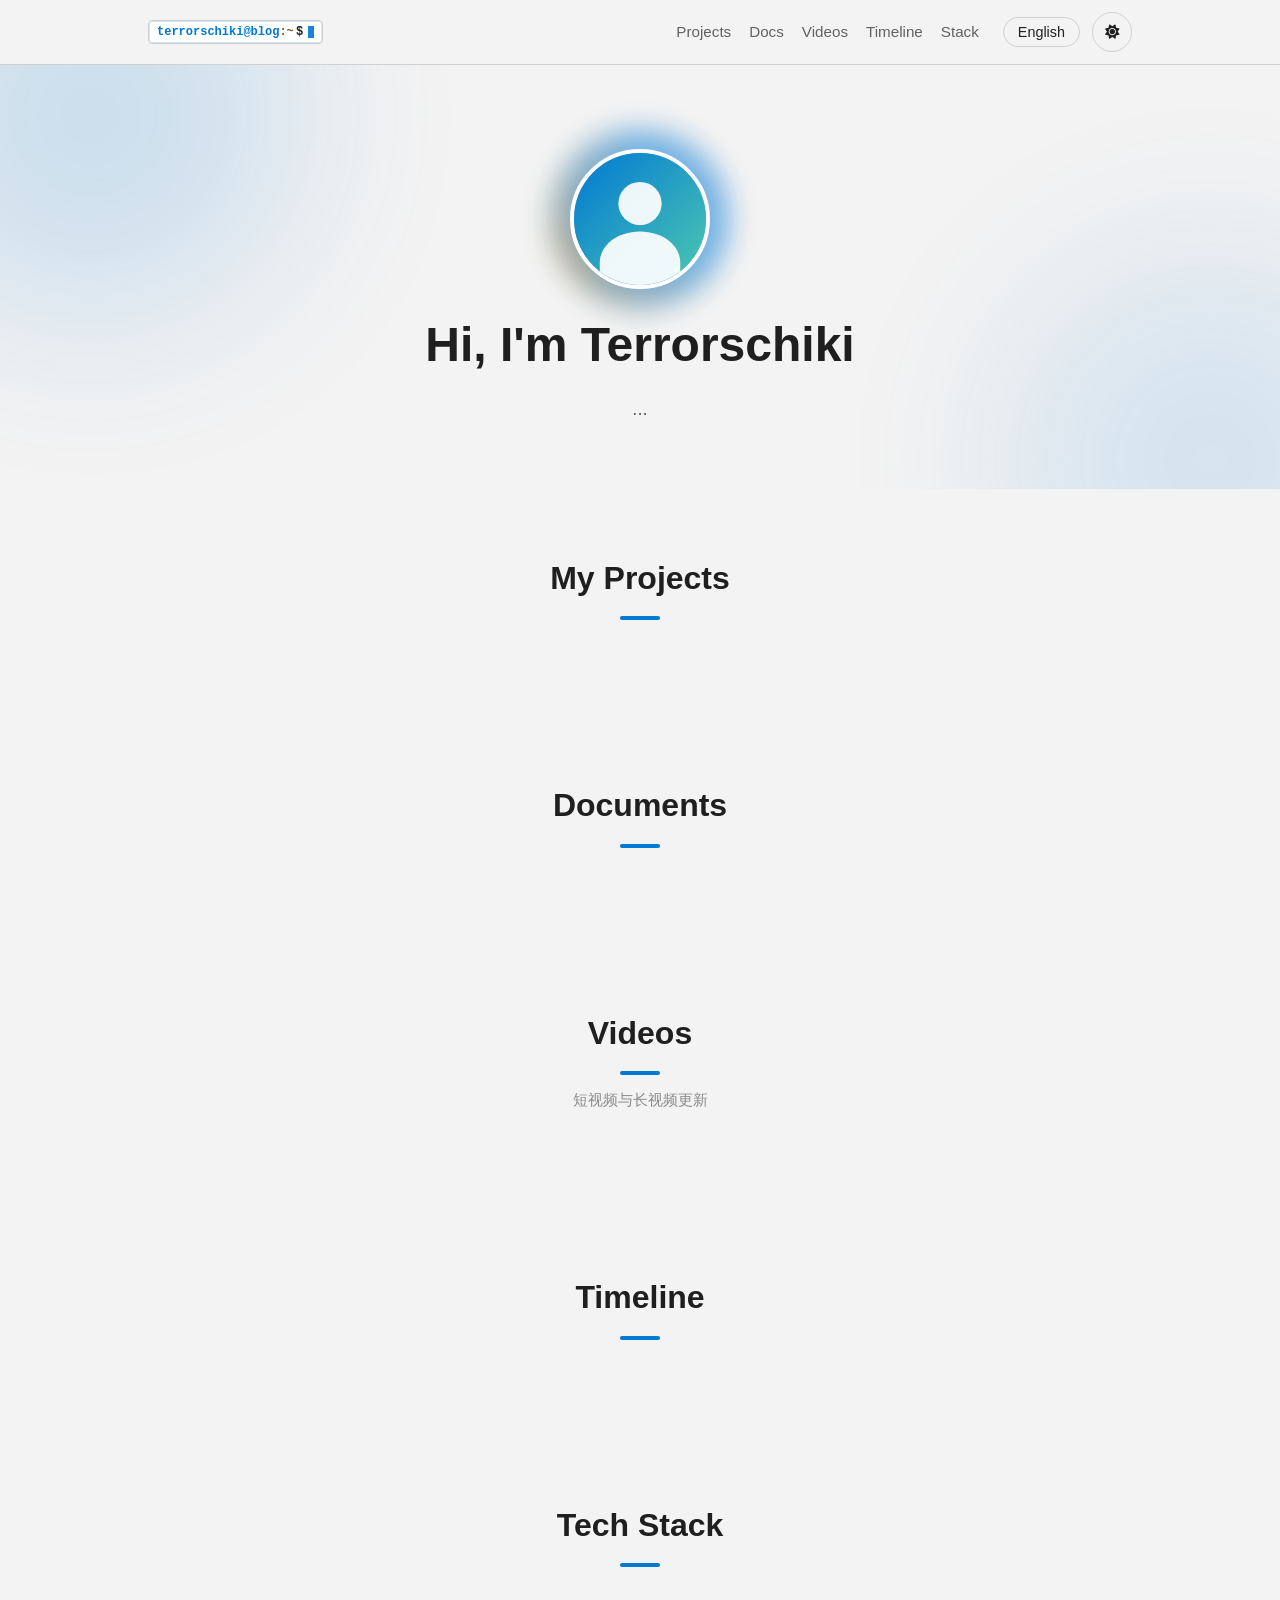
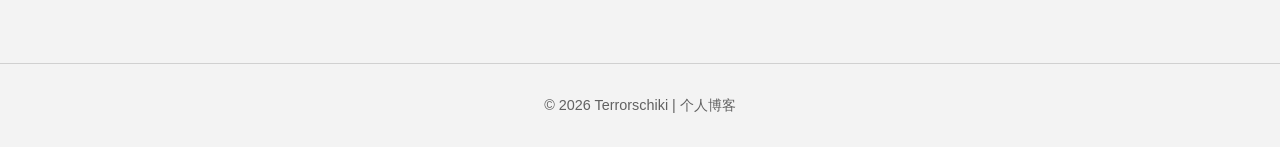
==== index.html @ d3852ef7 "新增改版方案预览实验室：4 套整站主题，可实时切换对比 - preview/ 目录：4 套独立方案样式表（终端编辑器 / 温润刊物 / 霓虹潮玩 / 极简留白） - preview/index.htm" ====
<!DOCTYPE html>
<html lang="en" data-theme="light">
<head>
  <meta charset="UTF-8">
  <meta name="viewport" content="width=device-width, initial-scale=1.0">
  <meta name="description" content="Terrorschiki 的个人博客：项目、文章与经历。">
  <link rel="icon" href="assets/images/avatar.svg" type="image/svg+xml">
  <title>Terrorschiki 的个人博客</title>
  
  <script>
    const savedTheme = localStorage.getItem('theme') || 'light';
    document.documentElement.setAttribute('data-theme', savedTheme);
  </script>

  <link rel="stylesheet" href="assets/css/style.css">
  <link rel="stylesheet" href="https://cdn.bootcdn.net/ajax/libs/font-awesome/6.4.0/css/all.min.css">
</head>
<body>
  <nav>
    <div class="container nav-container">
      <a href="#" class="logo" aria-label="Terrorschiki 的个人博客" data-site="Terrorschiki">
        <span class="logo-terminal" aria-hidden="true"><span class="terminal-typewriter"><span class="terminal-user">terrorschiki@blog</span><span class="terminal-path">:~</span></span><span class="terminal-symbol">$</span><span class="terminal-cursor"></span></span>
      </a>
      
      <div class="nav-actions">
        <div class="nav-links">
          <a href="#projects" data-i18n="nav.projects">Projects</a>
          <a href="#documents" data-i18n="nav.documents">Docs</a>
          <a href="#videos" data-i18n="nav.videos">Videos</a>
          <a href="#timeline" data-i18n="nav.timeline">Timeline</a>
          <a href="#skills" data-i18n="nav.skills">Stack</a>
        </div>
        
        <div class="nav-controls">
          <button class="control-btn lang-toggle" aria-label="Toggle Language">English</button>
          <button class="control-btn theme-toggle" aria-label="Toggle Theme">
            <i class="fas fa-sun sun-icon"></i>
            <i class="fas fa-moon moon-icon"></i>
          </button>
        </div>
      </div>
    </div>
  </nav>

  <section id="intro" class="intro">
    <div class="bg-decoration"></div>
    <div class="container flex-center column">
      <div class="avatar-container">
        <img src="assets/images/avatar.svg" alt="Avatar" class="avatar" data-i18n="intro.avatarAlt">
        <div class="avatar-glow"></div>
      </div>
      <h1 class="gradient-text" data-i18n="intro.title">Hi, I'm Terrorschiki</h1>
      <p class="subtitle" data-i18n="intro.desc">...</p>
      <div class="intro-contact-links" aria-label="Social Links"></div>
    </div>
  </section>

  <section id="projects" class="section-padding">
    <div class="container">
      <h2 data-i18n="projects.title">My Projects</h2>
      <div class="projects-grid"></div>
    </div>
  </section>

  <section id="documents" class="section-padding">
    <div class="container">
      <h2 data-i18n="documents.title">Documents</h2>
      <div class="documents-grid"></div>
    </div>
  </section>

  <section id="videos" class="section-padding">
    <div class="container">
      <h2 data-i18n="videos.title">Videos</h2>
      <p class="section-hint" data-i18n="videos.hint">短视频与长视频更新</p>
      <div class="videos-grid"></div>
    </div>
  </section>

  <section id="timeline" class="section-padding">
    <div class="container">
      <h2 data-i18n="timeline.title">Timeline</h2>
      <div class="timeline-container"></div>
    </div>
  </section>

  <section id="skills" class="section-padding">
    <div class="container">
      <h2 data-i18n="skills.title">Tech Stack</h2>
      <div class="skills-wrapper"></div>
    </div>
  </section>

  <footer data-i18n="footer.copyright">© 2026 Terrorschiki | 个人博客</footer>

  <script src="assets/js/i18n.js"></script>
  <script src="assets/js/main.js"></script>
</body>
</html>
---- assets/css/style.css ----
/* =========================================
   1. Design Token & Themes
   ========================================= */
:root {
  /* 基础参数 */
  --font-main: -apple-system, BlinkMacSystemFont, "Segoe UI", Roboto, "Helvetica Neue", Arial, sans-serif;
  --radius-md: 8px;
  --radius-full: 999px;
  --container-width: 1024px;
  --transition-base: 0.3s cubic-bezier(0.4, 0, 0.2, 1);
  --ease-standard: cubic-bezier(0.22, 1, 0.36, 1);
  --ease-emphasis: cubic-bezier(0.16, 1, 0.3, 1);
  --duration-fast: 180ms;
  --duration-base: 480ms;
  
  /* [Light Mode] VS Code 2026-inspired light theme */
  --bg-body: #f3f3f3;
  --bg-editor: #ffffff;
  --bg-card: #ffffff;
  --bg-panel: #f8f8f8;
  --bg-sidebar: #f3f3f3;
  --bg-toolbar: #f3f3f3;
  --bg-glass: rgba(243, 243, 243, 0.94);
  --bg-hover: #e8e8e8;
  --bg-active: #e6f3ff;
  --bg-terminal: #ffffff;
  
  --text-main: #1f1f1f;
  --text-muted: #616161;
  --text-subtle: #8a8a8a;
  --text-invert: #ffffff;
  
  --primary: #0078d4;
  --primary-hover: #005a9e;
  --primary-glow: rgba(0, 120, 212, 0.18);
  --selection: #add6ff;
  --terminal-user: #0078d4;
  --terminal-path: #795e26;
  
  --border-light: #d0d0d0;
  --border-strong: #b8b8b8;
  --shadow-sm: 0 1px 2px rgba(0, 0, 0, 0.06);
  --shadow-card: 0 8px 18px rgba(0, 0, 0, 0.09);
  --shadow-hover: 0 14px 30px rgba(0, 0, 0, 0.12);
  
  --gradient-title: linear-gradient(135deg, #1f1f1f 0%, #0078d4 100%);
  --decoration-blob: #dcdcdc;
}

/* [Dark Mode] VS Code 2026-inspired dark theme */
[data-theme="dark"] {
  --bg-body: #1e1e1e;
  --bg-editor: #1e1e1e;
  --bg-card: #252526;
  --bg-panel: #181818;
  --bg-sidebar: #181818;
  --bg-toolbar: #2d2d30;
  --bg-glass: rgba(37, 37, 38, 0.9);
  --bg-hover: #2d2d30;
  --bg-active: #04395e;
  --bg-terminal: #1e1e1e;
  
  --text-main: #cccccc;
  --text-muted: #9d9d9d;
  --text-subtle: #6f6f6f;
  
  --primary: #3794ff;
  --primary-hover: #4fc1ff;
  --primary-glow: rgba(55, 148, 255, 0.24);
  --selection: #264f78;
  --terminal-user: #4ec9b0;
  --terminal-path: #dcdcaa;
  
  --border-light: #3c3c3c;
  --border-strong: #5a5a5a;
  --shadow-sm: 0 1px 2px rgba(0, 0, 0, 0.35);
  --shadow-card: 0 10px 24px rgba(0, 0, 0, 0.28);
  --shadow-hover: 0 16px 32px rgba(0, 0, 0, 0.36);
  
  --gradient-title: linear-gradient(135deg, #cccccc 0%, #3794ff 100%);
  --decoration-blob: #333333;
}

/* =========================================
   2. Global Reset & Layout
   ========================================= */
* { margin: 0; padding: 0; box-sizing: border-box; }

html {
  width: 100%;
  max-width: 100%;
  -webkit-text-size-adjust: 100%;
}

body {
  font-family: var(--font-main);
  background-color: var(--bg-body);
  color: var(--text-main);
  line-height: 1.6;
  /* 关键：平滑过渡背景色和文字颜色 */
  transition: background-color 0.4s ease, color 0.4s ease;
  max-width: 100%;
  overflow-x: hidden;
}

@supports (overflow: clip) {
  html,
  body {
    overflow-x: clip;
  }
}

/* 新增：全局图片约束，防止图片撑破布局 */
img {
  max-width: 100%;
  height: auto;
  display: block;
}

a { text-decoration: none; color: inherit; transition: var(--transition-base); }
ul { list-style: none; }

::selection {
  background: var(--selection);
  color: var(--text-main);
}

:focus-visible {
  outline: 1px solid var(--primary);
  outline-offset: 2px;
}

.container {
  width: 100%;
  max-width: var(--container-width);
  margin: 0 auto;
  padding: 0 20px;
}

.section-padding { padding: 64px 0; }
.flex-center { display: flex; align-items: center; justify-content: center; }
.column { flex-direction: column; }

section[id] { scroll-margin-top: 88px; }

/* 滚动条美化 */
::-webkit-scrollbar { width: 8px; }
::-webkit-scrollbar-track { background: var(--bg-sidebar); }
::-webkit-scrollbar-thumb { background: var(--border-strong); border-radius: 4px; }
::-webkit-scrollbar-thumb:hover { background: var(--text-subtle); }

/* =========================================
   3. Navigation (Glassmorphism)
   ========================================= */
nav {
  position: sticky;
  top: 0;
  z-index: 100;
  background: var(--bg-glass);
  backdrop-filter: blur(16px);
  -webkit-backdrop-filter: blur(16px);
  border-bottom: 1px solid var(--border-light);
  transition: background-color 0.4s ease, border-color 0.4s ease;
}

.nav-container {
  height: 64px;
  display: flex;
  justify-content: space-between;
  align-items: center;
}

.logo {
  display: flex;
  align-items: center;
  gap: 8px;
  font-weight: 700;
  font-size: 1.25rem;
  color: var(--text-main);
}

.logo-terminal {
  display: inline-flex;
  align-items: center;
  gap: 2px;
  height: 24px;
  padding: 0 8px;
  border: 1px solid var(--border-light);
  border-radius: 4px;
  background: var(--bg-terminal);
  color: var(--text-main);
  font-family: "SFMono-Regular", Consolas, "Liberation Mono", Menlo, monospace;
  font-size: 0.75rem;
  font-weight: 700;
  line-height: 1;
  box-shadow: inset 0 0 0 1px var(--primary-glow);
}

.terminal-user { color: var(--terminal-user); }
.terminal-path { color: var(--terminal-path); }
.terminal-symbol { color: var(--text-main); }

.terminal-cursor {
  width: 6px;
  height: 12px;
  margin-left: 3px;
  background: var(--primary);
  opacity: 0.9;
}

.nav-actions { display: flex; align-items: center; gap: 24px; }

.nav-links { display: flex; gap: 18px; }
.nav-links a {
  font-size: 0.95rem;
  font-weight: 500;
  color: var(--text-muted);
  position: relative;
}
.nav-links a::after {
  content: '';
  position: absolute;
  left: 0;
  bottom: -6px;
  width: 100%;
  height: 2px;
  background: var(--primary);
  transform: scaleX(0);
  transform-origin: left;
  transition: transform var(--duration-fast) var(--ease-standard);
}
.nav-links a:hover, .nav-links a.active { color: var(--primary); }
.nav-links a:hover::after, .nav-links a.active::after { transform: scaleX(1); }

.nav-controls { display: flex; align-items: center; gap: 12px; }

/* 按钮通用样式 */
.control-btn {
  background: var(--bg-toolbar);
  border: 1px solid var(--border-light);
  color: var(--text-main);
  padding: 6px 14px;
  border-radius: 20px;
  cursor: pointer;
  font-size: 0.9rem;
  transition: color var(--duration-fast) var(--ease-standard), border-color var(--duration-fast) var(--ease-standard), background-color var(--duration-fast) var(--ease-standard), transform var(--duration-fast) var(--ease-standard);
  display: flex;
  align-items: center;
  justify-content: center;
}

.control-btn:hover {
  background: var(--bg-hover);
  border-color: var(--border-strong);
  color: var(--primary);
}

/* 主题切换按钮特殊处理 */
.theme-toggle {
  width: 36px;
  height: 36px;
  padding: 0;
  border-radius: 50%;
  position: relative;
  overflow: hidden;
}

.theme-toggle i {
  position: absolute;
  transition: transform 420ms var(--ease-emphasis), opacity 320ms var(--ease-standard);
}

/* 图标切换动画逻辑 */
[data-theme="light"] .moon-icon { transform: translateY(20px) rotate(90deg); opacity: 0; }
[data-theme="light"] .sun-icon { transform: translateY(0) rotate(0); opacity: 1; }
[data-theme="dark"] .sun-icon { transform: translateY(-20px) rotate(-90deg); opacity: 0; }
[data-theme="dark"] .moon-icon { transform: translateY(0) rotate(0); opacity: 1; }

/* =========================================
   4. Hero Section / Intro
   ========================================= */
.intro {
  padding: 84px 0 44px;
  position: relative;
  text-align: center;
}

/* 背景装饰球 */
.bg-decoration {
  display: none;
}

.avatar-container {
  position: relative;
  margin-bottom: 18px;
  opacity: 0;
  animation: intro-fade-up 620ms var(--ease-emphasis) 120ms forwards;
}

.avatar {
  width: 140px;
  height: 140px;
  border-radius: 50%;
  object-fit: cover;
  border: 4px solid var(--bg-editor);
  position: relative;
  z-index: 2;
  flex-shrink: 0; /* 防止头像被挤压 */
}

.avatar-glow {
  position: absolute;
  inset: 0;
  border-radius: 50%;
  background: var(--primary);
  filter: blur(25px);
  opacity: 0.4;
  z-index: 1;
  transform: scale(0.9);
  transition: opacity 0.3s;
}
.avatar-container:hover .avatar-glow { opacity: 0.7; }

.gradient-text {
  font-size: 3rem;
  font-weight: 800;
  margin-bottom: 10px;
  color: var(--text-main);
  letter-spacing: 0;
  opacity: 0;
  animation: intro-fade-up 620ms var(--ease-emphasis) 210ms forwards;
}

.subtitle {
  font-size: 1.15rem;
  color: var(--text-muted);
  max-width: 700px;
  margin: 0 auto;
  opacity: 0;
  animation: intro-fade-up 620ms var(--ease-emphasis) 300ms forwards;
}

.intro-contact-links {
  display: flex;
  align-items: center;
  justify-content: center;
  gap: 10px;
  margin-top: 22px;
  flex-wrap: wrap;
  opacity: 0;
  animation: intro-fade-up 620ms var(--ease-emphasis) 390ms forwards;
}

.intro-contact-link {
  min-height: 36px;
  padding: 0 13px;
  border-radius: 6px;
  border: 1px solid var(--border-light);
  background: var(--bg-editor);
  color: var(--text-main);
  display: inline-flex;
  align-items: center;
  justify-content: center;
  gap: 7px;
  font-size: 0.9rem;
  font-weight: 500;
  line-height: 1;
  box-shadow: var(--shadow-sm);
  transition: transform var(--duration-fast) var(--ease-standard), color var(--duration-fast) var(--ease-standard), border-color var(--duration-fast) var(--ease-standard), background-color var(--duration-fast) var(--ease-standard);
}

.intro-contact-link span {
  white-space: nowrap;
}

.intro-contact-link i {
  font-size: 0.82rem;
}

.intro-contact-link:hover {
  background: var(--bg-active);
  color: var(--primary);
  border-color: var(--primary);
  transform: translateY(-1px);
}

/* =========================================
   5. Projects Grid & Detail Images
   ========================================= */
h2 {
  font-size: 2rem;
  text-align: center;
  margin-bottom: 32px;
  color: var(--text-main);
  position: relative;
  display: inline-block;
  width: 100%;
}
/* 标题下划线 */
h2::after {
  content: '';
  display: block;
  width: 40px;
  height: 4px;
  background: var(--primary);
  margin: 12px auto 0;
  border-radius: 2px;
}

.projects-grid,
.documents-grid {
  display: flex;
  flex-direction: column;
  gap: 20px;
}

/* 视频栏目卡片较矮，用网格排布更活泼；auto-fit 会自适应列数 */
.videos-grid {
  display: grid;
  grid-template-columns: repeat(auto-fit, minmax(320px, 1fr));
  gap: 20px;
  align-items: stretch;
}

.card {
  background: var(--bg-editor);
  border-radius: var(--radius-md);
  border: 1px solid var(--border-light);
  overflow: hidden;
  transition: transform var(--duration-base) var(--ease-standard), box-shadow var(--duration-base) var(--ease-standard), border-color var(--duration-fast) var(--ease-standard);
  display: flex;
  flex-direction: column;
  /* 解决 Safari 下圆角溢出问题 */
  transform: translateZ(0); 
}

.project-card {
  display: grid;
  grid-template-columns: minmax(240px, 36%) minmax(0, 1fr);
  width: 100%;
  max-width: 100%;
  min-height: 260px;
}

.project-card--text-only {
  grid-template-columns: 1fr;
  min-height: 0;
}

.project-card--text-only .project-info {
  padding: 22px 24px;
}

.project-card--text-only .project-info p {
  margin-bottom: 12px;
}

.project-meta-row {
  display: flex;
  flex-wrap: wrap;
  align-items: center;
  gap: 10px 12px;
  margin-top: auto;
}

.project-meta-row .project-tags {
  flex: 1 1 320px;
  min-width: 0;
  margin: 0;
}

.project-meta-row .project-actions {
  flex: 0 0 auto;
  margin-top: 0;
  margin-left: auto;
}

.project-card--text-only .project-action {
  min-height: 32px;
  padding: 7px 11px;
  font-size: 0.84rem;
}

.card:hover {
  transform: translateY(-4px);
  box-shadow: var(--shadow-card);
  border-color: var(--primary);
}

/* 首页项目卡片缩略图 - 优化适配 */
.project-thumbnail {
  position: absolute;
  inset: 0;
  width: 100%;
  height: 100%;
  object-fit: contain;
  object-position: center;
  padding: 14px;
  transition: transform var(--duration-base) var(--ease-standard);
  background-color: transparent;
}

.project-thumbnail--cover {
  padding: 0;
  object-fit: cover;
  object-position: center 35%;
}

.card:hover .project-thumbnail { transform: scale(1.02); }

.project-thumbnail-wrapper {
  position: relative;
  min-height: 260px;
  overflow: hidden;
  background: var(--bg-panel);
  border-right: 1px solid var(--border-light);
  display: flex;
  align-items: center;
  justify-content: center;
}

.project-info {
  padding: 24px;
  display: flex;
  flex: 1;
  flex-direction: column;
  width: 100%;
  max-width: 100%;
  min-width: 0;
}

.project-info h3 {
  font-size: 1.25rem;
  margin-bottom: 8px;
  color: var(--text-main);
  overflow-wrap: anywhere;
}

.project-info p {
  font-size: 0.95rem;
  color: var(--text-muted);
  margin-bottom: 16px;
  overflow-wrap: anywhere;
}

.project-actions {
  display: flex;
  flex-wrap: wrap;
  gap: 10px;
  margin-top: auto;
}

.project-action {
  min-height: 36px;
  padding: 8px 13px;
  border: 1px solid var(--border-light);
  border-radius: var(--radius-md);
  font-weight: 600;
  font-size: 0.86rem;
  color: var(--primary);
  display: inline-flex;
  align-items: center;
  gap: 7px;
  background: var(--bg-panel);
  line-height: 1;
  transition: transform var(--duration-fast) var(--ease-standard), border-color var(--duration-fast) var(--ease-standard), background-color var(--duration-fast) var(--ease-standard);
}

.project-action:hover {
  background: var(--bg-active);
  border-color: var(--primary);
  transform: translateY(-1px);
}

@keyframes intro-fade-up {
  from {
    opacity: 0;
    transform: translateY(14px);
  }
  to {
    opacity: 1;
    transform: translateY(0);
  }
}

/* =========================================
   7. Footer
   ========================================= */

footer {
  text-align: center;
  padding: 30px;
  font-size: 0.9rem;
  color: var(--text-muted);
  border-top: 1px solid var(--border-light);
  background: var(--bg-sidebar);
}

/* =========================================
   8. Mobile Responsive
   ========================================= */
@media (max-width: 768px) {
  .nav-container {
    height: auto;
    min-height: 64px;
    display: grid;
    grid-template-columns: auto minmax(0, 1fr);
    column-gap: 12px;
    row-gap: 8px;
    padding-top: 10px;
    padding-bottom: 10px;
  }

  .nav-actions { display: contents; }

  .logo {
    grid-column: 1;
    grid-row: 1;
    min-width: 0;
  }

  .nav-controls {
    grid-column: 2;
    grid-row: 1;
    justify-self: end;
    min-width: 0;
  }

  .nav-links {
    grid-column: 1 / -1;
    grid-row: 2;
    width: 100%;
    display: flex;
    justify-content: center;
    gap: 14px;
    overflow-x: auto;
    padding: 2px 0 4px;
    scrollbar-width: none;
  }

  .nav-links::-webkit-scrollbar { display: none; }

  .nav-links a { flex: 0 0 auto; }

  .container { padding: 0 16px; }
  
  .section-padding { padding: 48px 0; }
  section[id] { scroll-margin-top: 132px; }
  .intro { padding-top: 56px; }
  .gradient-text {
    width: 100%;
    max-width: 100%;
    font-size: 2rem;
    line-height: 1.2;
    overflow-wrap: anywhere;
  }
  .subtitle {
    max-width: 100%;
    overflow-wrap: anywhere;
  }
  .nav-actions { gap: 12px; }
  .nav-controls { gap: 8px; }
  .control-btn { padding: 6px 10px; }
  .logo { font-size: 1.1rem; }
  .logo-terminal {
    height: 22px;
    padding: 0 7px;
    font-size: 0.68rem;
  }
  .project-card {
    grid-template-columns: 1fr;
    min-height: 0;
  }

  .project-card--text-only .project-info {
    padding: 20px;
    width: 100%;
    max-width: 100%;
  }

  .project-meta-row .project-tags {
    flex-basis: 100%;
  }

  .project-meta-row .project-actions {
    width: 100%;
    margin-left: 0;
    justify-content: flex-start;
  }

  .project-card--text-only .project-meta-row {
    display: block;
  }

  .project-card--text-only .project-tags {
    display: flex;
    margin-bottom: 10px;
    width: 100%;
    max-width: 100%;
  }

  .project-card--text-only .project-actions {
    width: 100%;
    max-width: 100%;
  }

  .project-thumbnail-wrapper {
    height: 190px;
    min-height: 190px;
    border-right: 0;
    border-bottom: 1px solid var(--border-light);
  }

  /* 手机端图片适配 */
  .avatar {
    width: 120px;
    height: 120px;
  }
  .project-thumbnail {
    height: 100%;
  }
  
  .intro-contact-links {
    gap: 10px;
    margin-top: 18px;
  }

  .timeline-container {
    padding-left: 24px;
  }

  .timeline-dot {
    left: -28px;
  }
}

@media (max-width: 360px) {
  .gradient-text { font-size: 1.75rem; }
}


/* =========================================
   10. Timeline Section (New)
   ========================================= */
.timeline-container {
  position: relative;
  max-width: 800px;
  margin: 0 auto;
  padding-left: 30px;
}

/* Vertical Line */
.timeline-container::before {
  content: '';
  position: absolute;
  left: 0;
  top: 0;
  bottom: 0;
  width: 2px;
  background: var(--border-strong);
}

.timeline-item {
  position: relative;
  margin-bottom: 28px;
}

.timeline-dot {
  position: absolute;
  left: -35px; /* Adjust based on padding */
  top: 5px;
  width: 12px;
  height: 12px;
  background: var(--bg-editor);
  border: 2px solid var(--primary);
  border-radius: 50%;
  z-index: 1;
}

.timeline-date {
  font-size: 0.85rem;
  font-weight: 700;
  color: var(--primary);
  margin-bottom: 6px;
  display: block;
}

.timeline-content h3 {
  font-size: 1.1rem;
  margin-bottom: 8px;
  color: var(--text-main);
}

.timeline-content p {
  font-size: 0.95rem;
  color: var(--text-muted);
}

/* =========================================
   11. Tech Stack Section (New)
   ========================================= */
.skills-wrapper {
  display: grid;
  grid-template-columns: repeat(5, minmax(0, 1fr));
  gap: 16px;
}

.skill-category h3 {
  font-size: 1.1rem;
  margin-bottom: 16px;
  color: var(--text-main);
  border-left: 3px solid var(--primary);
  padding-left: 12px;
}

.skill-list {
  display: flex;
  flex-wrap: wrap;
  gap: 8px;
}

.skill-badge {
  padding: 7px 12px;
  background: var(--bg-editor);
  border: 1px solid var(--border-light);
  border-radius: 8px;
  font-size: 0.85rem;
  line-height: 1.2;
  color: var(--text-muted);
  display: flex;
  align-items: center;
  gap: 7px;
  transition: transform var(--duration-fast) var(--ease-standard), color var(--duration-fast) var(--ease-standard), border-color var(--duration-fast) var(--ease-standard);
}

.skill-badge:hover {
  background: var(--bg-active);
  border-color: var(--primary);
  color: var(--primary);
  transform: translateY(-1px);
}

@media (max-width: 1000px) {
  .skills-wrapper {
    grid-template-columns: repeat(3, minmax(0, 1fr));
  }
}

@media (max-width: 700px) {
  .skills-wrapper {
    grid-template-columns: repeat(2, minmax(0, 1fr));
  }
}

@media (max-width: 480px) {
  .skills-wrapper {
    grid-template-columns: 1fr;
  }
}

.reveal {
  opacity: 0;
  transform: translateY(16px);
  filter: blur(2px);
  transition: opacity var(--duration-base) var(--ease-standard), transform var(--duration-base) var(--ease-standard), filter var(--duration-base) var(--ease-standard);
  transition-delay: var(--reveal-delay, 0ms);
  will-change: opacity, transform;
}

.reveal.is-visible {
  opacity: 1;
  transform: translateY(0);
  filter: blur(0);
}

@media (prefers-reduced-motion: reduce) {
  .avatar-container,
  .gradient-text,
  .subtitle,
  .intro-contact-links {
    animation: none;
    opacity: 1;
    transform: none;
  }

  .reveal {
    opacity: 1;
    transform: none;
    filter: none;
    transition: none;
  }
}

/* 修复主题切换按钮的点击响应 */
.theme-toggle {
  cursor: pointer;
  z-index: 10; /* 提高层级 */
  /* 确保按钮有足够空间容纳图标 */
  width: 40px; 
  height: 40px;
  display: flex;
  align-items: center;
  justify-content: center;
}

/* 防止图标拦截鼠标事件，确保点击穿透到 button */
.theme-toggle i {
  pointer-events: none; 
}

/* 确保导航栏层级够高 */
nav {
  z-index: 1000;
}

/* ... Previous CSS ... */

/* =========================================
   12. Project Tags (New)
   ========================================= */
.project-tags {
  display: flex;
  flex-wrap: wrap;
  gap: 8px;
  margin: 0 0 20px;
  max-width: 100%;
  min-width: 0;
}

.project-tag {
  font-size: 0.75rem;
  padding: 3px 10px;
  background: var(--bg-active);
  color: var(--primary);
  border-radius: 4px;
  font-weight: 500;
  border: 1px solid var(--border-light);
  overflow-wrap: anywhere;
}

/* Adjust paragraph margin in project info to accommodate tags */
.project-info p {
  margin-bottom: 16px; 
}

/* =========================================
   13. Empty State（板块暂无内容时的提示）
   ========================================= */
.empty-state {
  grid-column: 1 / -1;
  margin: 0;
  padding: 48px 24px;
  text-align: center;
  font-size: 1rem;
  line-height: 1.7;
  color: var(--text-subtle);
  background: var(--bg-panel);
  border: 1px dashed var(--border-light);
  border-radius: var(--radius-md);
  overflow-wrap: anywhere;
}

.timeline-container > .empty-state {
  margin-left: 0;
}

@media (max-width: 768px) {
  .empty-state {
    padding: 36px 18px;
    font-size: 0.95rem;
  }
}

/* 时间轴 / 技术栈为空时不显示多余的装饰线，并让提示占满整行 */
.timeline-container:has(> .empty-state) {
  padding-left: 0;
}

.timeline-container:has(> .empty-state)::before {
  display: none;
}

.skills-wrapper:has(> .empty-state) {
  grid-template-columns: 1fr;
}

/* =========================================
   14. Video Cards（自媒体视频栏目）
   ========================================= */
.video-card .project-info h3 {
  padding-right: 0;
}

/* 平台角标：Bilibili / Douyin / YouTube ... */
.video-platform {
  display: inline-flex;
  align-items: center;
  gap: 6px;
  flex: 0 0 auto;
  margin-right: auto;
  padding: 3px 10px;
  font-size: 0.75rem;
  font-weight: 500;
  color: var(--primary);
  background: var(--bg-active);
  border: 1px solid var(--border-light);
  border-radius: var(--radius-full);
}

.video-platform i {
  font-size: 0.62rem;
}

/* 视频卡片左侧加一条主色竖条，与文章卡片区分开 */
.video-card {
  border-left: 3px solid var(--primary);
}

/* =========================================
   15. Liveliness Layer（活力化动效）
   在不改变任何结构与渲染逻辑的前提下，纯 CSS 增强观感
   ========================================= */

/* --- 15.1 自我介绍区背景光斑（原本 display:none，这里启用）--- */
.intro .bg-decoration {
  display: block;
  position: absolute;
  inset: 0;
  overflow: hidden;
  pointer-events: none;
  z-index: 0;
}

.intro {
  position: relative;
  overflow: hidden;
}

.intro .bg-decoration::before,
.intro .bg-decoration::after {
  content: '';
  position: absolute;
  width: 420px;
  height: 420px;
  border-radius: 50%;
  filter: blur(90px);
  opacity: 0.16;
  will-change: transform;
}

.intro .bg-decoration::before {
  top: -160px;
  left: -120px;
  background: var(--primary);
  animation: float-blob 18s var(--ease-standard) infinite alternate;
}

.intro .bg-decoration::after {
  right: -140px;
  bottom: -180px;
  background: var(--terminal-user);
  opacity: 0.12;
  animation: float-blob 22s var(--ease-standard) infinite alternate-reverse;
}

@keyframes float-blob {
  from { transform: translate3d(0, 0, 0) scale(1); }
  to   { transform: translate3d(60px, 40px, 0) scale(1.15); }
}

/* 光斑在背景层，内容需在其之上 */
.intro .container {
  position: relative;
  z-index: 1;
}

/* --- 15.2 头像：缓慢旋转的渐变光环 --- */
.avatar-container::before {
  content: '';
  position: absolute;
  inset: -20px;
  border-radius: 50%;
  background: conic-gradient(
    from 0deg,
    var(--primary),
    var(--terminal-user),
    var(--terminal-path),
    var(--primary)
  );
  opacity: 0.45;
  filter: blur(14px);
  animation: spin-slow 12s linear infinite;
  transition: opacity var(--transition-base);
}

.avatar-container:hover::before {
  opacity: 0.8;
}

@keyframes spin-slow {
  to { transform: rotate(360deg); }
}

/* --- 15.3 标题下划线：划过时展开成渐变色 --- */
h2::after {
  background: linear-gradient(90deg, var(--primary), var(--terminal-user));
  transition: width var(--transition-base), background var(--transition-base);
}

h2:hover::after {
  width: 88px;
}

/* --- 15.4 栏目副标题（用于视频栏目等）--- */
.section-hint {
  text-align: center;
  margin: -18px 0 32px;
  font-size: 0.92rem;
  color: var(--text-subtle);
}

/* --- 15.5 卡片悬停：轻微上浮 + 更明显的阴影 --- */
.project-card {
  transition: transform var(--duration-fast) var(--ease-standard),
              box-shadow var(--transition-base),
              border-color var(--transition-base);
}

.project-card:hover {
  transform: translateY(-4px);
}

/* --- 15.6 标签悬停：主色填充 --- */
.project-tag {
  transition: background-color var(--duration-fast) ease,
              color var(--duration-fast) ease,
              transform var(--duration-fast) ease;
}

.project-tag:hover {
  background: var(--primary);
  color: var(--text-invert);
  transform: translateY(-1px);
  border-color: var(--primary);
}

/* --- 15.7 时间轴圆点：柔和的呼吸脉冲 --- */
.timeline-dot::after {
  content: '';
  position: absolute;
  inset: -4px;
  border-radius: 50%;
  border: 2px solid var(--primary);
  opacity: 0;
  animation: dot-pulse 2.6s var(--ease-standard) infinite;
}

@keyframes dot-pulse {
  0%   { opacity: 0.6; transform: scale(0.8); }
  70%  { opacity: 0;   transform: scale(1.6); }
  100% { opacity: 0;   transform: scale(1.6); }
}

/* --- 15.8 技能徽章悬停：图标轻微弹起 --- */
.skill-badge {
  transition: transform var(--duration-fast) var(--ease-standard),
              border-color var(--transition-base),
              box-shadow var(--transition-base);
}

.skill-badge:hover {
  transform: translateY(-2px);
}

.skill-badge i {
  transition: transform var(--duration-fast) var(--ease-standard);
}

.skill-badge:hover i {
  transform: scale(1.15) rotate(-6deg);
}

/* --- 15.9 联系入口按钮悬停：图标轻微位移 --- */
.intro-contact-link i {
  transition: transform var(--duration-fast) var(--ease-standard);
}

.intro-contact-link:hover i {
  transform: translateX(3px) scale(1.08);
}

/* --- 15.10 Logo 打字机光标（结构未变，仅强化视觉）--- */
.logo-terminal:hover .terminal-cursor {
  animation-duration: 0.7s;
}

/* 打字机动画只在脚本成功测量宽度后由 .is-typing 启用，
   避免脚本失败或禁用 JS 时内容被裁掉 */
.logo-terminal.is-typing .terminal-typewriter {
  display: inline-block;
  overflow: hidden;
  white-space: nowrap;
  vertical-align: bottom;
  animation: typewriter-reveal 1.05s steps(24, end) 300ms both;
}

@keyframes typewriter-reveal {
  from { width: 0; }
  to   { width: var(--typewriter-width, 100%); }
}

/* --- 15.11 尊重系统「减少动态效果」设置 --- */
@media (prefers-reduced-motion: reduce) {
  .intro .bg-decoration::before,
  .intro .bg-decoration::after,
  .avatar-container::before,
  .timeline-dot::after {
    animation: none;
  }

  .logo-terminal.is-typing .terminal-typewriter {
    animation: none;
    width: auto;
    overflow: visible;
  }

  .project-card:hover,
  .project-tag:hover,
  .skill-badge:hover {
    transform: none;
  }
}
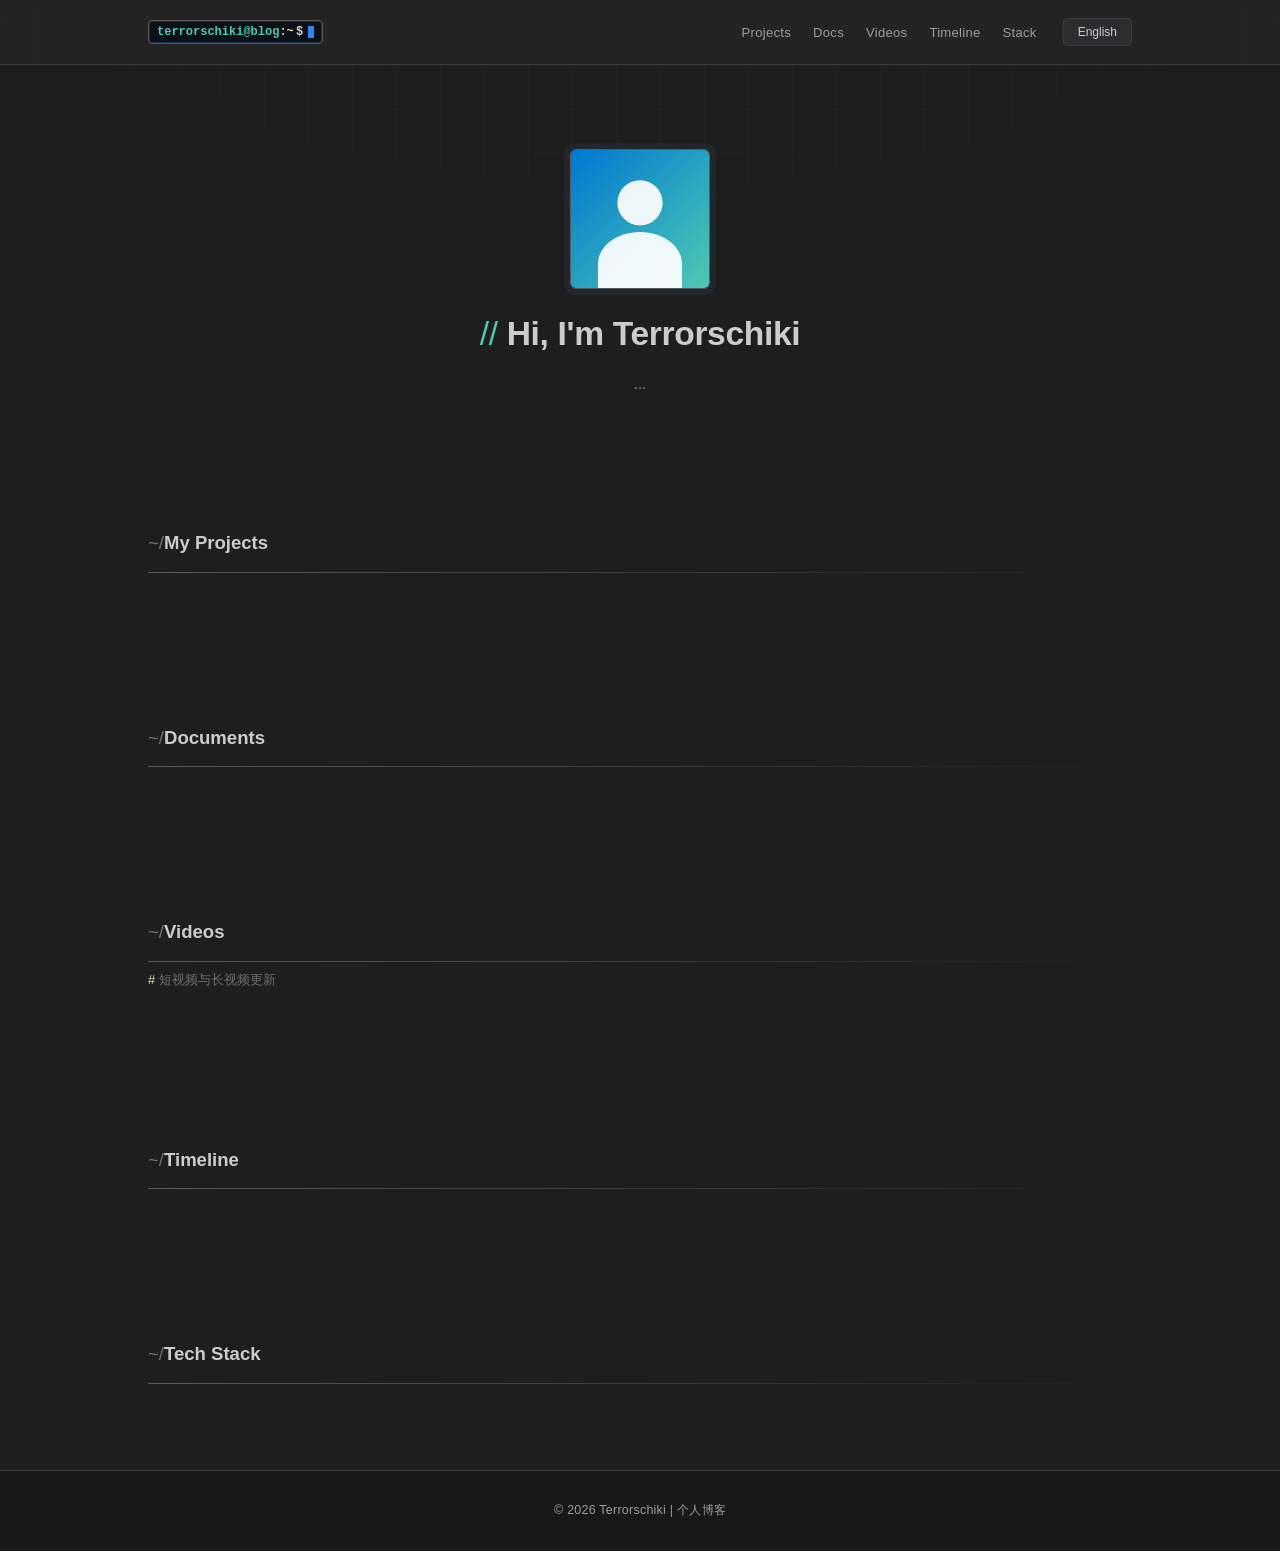
==== commit d3e0c3b3: "定稿方案 A「终端编辑器」：深色代码编辑器风格成为站点默认样式 - 将 preview/va.css 的选择器改写为整站默认，追加到 assets/css/style.css - 主题固定为 dark" ====
--- a/index.html
+++ b/index.html
@@ -1,5 +1,5 @@
 <!DOCTYPE html>
-<html lang="en" data-theme="light">
+<html lang="en" data-theme="dark">
 <head>
   <meta charset="UTF-8">
   <meta name="viewport" content="width=device-width, initial-scale=1.0">
@@ -7,10 +7,6 @@
   <link rel="icon" href="assets/images/avatar.svg" type="image/svg+xml">
   <title>Terrorschiki 的个人博客</title>
   
-  <script>
-    const savedTheme = localStorage.getItem('theme') || 'light';
-    document.documentElement.setAttribute('data-theme', savedTheme);
-  </script>
 
   <link rel="stylesheet" href="assets/css/style.css">
   <link rel="stylesheet" href="https://cdn.bootcdn.net/ajax/libs/font-awesome/6.4.0/css/all.min.css">
@@ -33,10 +29,6 @@
         
         <div class="nav-controls">
           <button class="control-btn lang-toggle" aria-label="Toggle Language">English</button>
-          <button class="control-btn theme-toggle" aria-label="Toggle Theme">
-            <i class="fas fa-sun sun-icon"></i>
-            <i class="fas fa-moon moon-icon"></i>
-          </button>
         </div>
       </div>
     </div>
--- a/assets/css/style.css
+++ b/assets/css/style.css
@@ -1230,3 +1230,337 @@
     transform: none;
   }
 }
+
+
+/* ===========================================================================
+   15. 站点主题定稿（方案 A：终端编辑器 / Terminal）
+   ---------------------------------------------------------------------------
+   以下规则来自改版方案 preview/vA.css，已改写为整站默认样式。
+   本分支为单主题设计：data-theme 固定为 dark，主题切换按钮已移除。
+   =========================================================================== */
+
+/* ---------- 1. 设计令牌 ---------- */
+html {
+  --font-main: "JetBrains Mono", "Cascadia Code", "Fira Code", "SF Mono", Consolas,
+    "PingFang SC", "Microsoft YaHei", monospace;
+  --font-display: var(--font-main);
+
+  --bg-body: #0b0e14;
+  --bg-editor: #0b0e14;
+  --bg-card: #11151c;
+  --bg-panel: #0f1319;
+  --bg-sidebar: #0d1117;
+  --bg-toolbar: #0d1117;
+  --bg-glass: rgba(11, 14, 20, 0.85);
+  --bg-hover: #1b2230;
+  --bg-active: #16324f;
+
+  --text-main: #e6edf3;
+  --text-muted: #8b949e;
+  --text-subtle: #6a737d;
+  --text-invert: #0b0e14;
+
+  --primary: #58a6ff;
+  --primary-hover: #79b8ff;
+  --primary-glow: rgba(88, 166, 255, 0.24);
+  --selection: #264f78;
+  --terminal-user: #3fb950;
+  --terminal-path: #d29922;
+
+  --border-light: #1f2630;
+  --border-strong: #30363d;
+  --radius-md: 4px;
+  --radius-full: 4px;
+
+  --shadow-sm: 0 1px 2px rgba(0, 0, 0, 0.5);
+  --shadow-card: 0 6px 16px rgba(0, 0, 0, 0.5);
+  --shadow-hover: 0 12px 28px rgba(0, 0, 0, 0.6);
+
+  --gradient-title: linear-gradient(135deg, #e6edf3 0%, #58a6ff 100%);
+}
+
+/* 方案 A 期间强制深色：切到浅色会破坏编辑器观感 */
+html {
+  background: var(--bg-body);
+}
+
+/* 方案 A 为固定深色，主题按钮在此方案下无意义，做禁用提示 */
+html 
+html 
+/* ---------- 2. 导航：编辑器标题栏 ---------- */
+html nav {
+  border-bottom: 1px solid var(--border-light);
+}
+
+html .logo-terminal {
+  background: #0d1117;
+  border: 1px solid var(--border-strong);
+  border-radius: 4px;
+  font-weight: 600;
+}
+
+html .nav-links a {
+  font-size: 0.82rem;
+  letter-spacing: 0.02em;
+  color: var(--text-muted);
+  padding: 4px 2px;
+}
+
+html .nav-links a:hover,
+html .nav-links a.active {
+  color: var(--primary);
+}
+
+html .nav-links a::after {
+  height: 2px;
+  border-radius: 0;
+}
+
+html .control-btn {
+  border-radius: 4px;
+  font-family: var(--font-main);
+  font-size: 0.75rem;
+}
+
+/* ---------- 3. 首屏：编辑器窗口感 ---------- */
+html .intro .bg-decoration {
+  display: block;
+  position: absolute;
+  inset: 0;
+  pointer-events: none;
+  background-image: linear-gradient(rgba(88, 166, 255, 0.045) 1px, transparent 1px),
+    linear-gradient(90deg, rgba(88, 166, 255, 0.045) 1px, transparent 1px);
+  background-size: 44px 44px;
+  -webkit-mask-image: radial-gradient(ellipse 80% 70% at 50% 0%, #000 10%, transparent 75%);
+  mask-image: radial-gradient(ellipse 80% 70% at 50% 0%, #000 10%, transparent 75%);
+}
+
+/* 关掉基础样式里的光斑与旋转光环，改为代码感装饰 */
+html .intro .bg-decoration::before,
+html .intro .bg-decoration::after {
+  content: none;
+  animation: none;
+}
+
+html .avatar-container::before {
+  content: none;
+  animation: none;
+}
+
+html .avatar {
+  border-radius: 6px;
+  border: 1px solid var(--border-strong);
+  box-shadow: 0 0 0 6px rgba(88, 166, 255, 0.07);
+}
+
+html .avatar-glow {
+  display: none;
+}
+
+html .gradient-text {
+  font-family: var(--font-main);
+  font-weight: 700;
+  font-size: 2.1rem;
+  letter-spacing: -0.01em;
+  background: none;
+  -webkit-text-fill-color: currentColor;
+  color: var(--text-main);
+}
+
+/* 标题前加一行等宽注释，强化终端气质 */
+html .gradient-text::before {
+  content: "// ";
+  color: var(--terminal-user);
+  font-weight: 400;
+}
+
+html .subtitle {
+  font-size: 0.92rem;
+  line-height: 1.85;
+  color: var(--text-muted);
+}
+
+html .intro-contact-link {
+  border-radius: 4px;
+  font-family: var(--font-main);
+  font-size: 0.78rem;
+  border: 1px solid var(--border-strong);
+  background: var(--bg-card);
+}
+
+html .intro-contact-link:hover {
+  border-color: var(--primary);
+  background: var(--bg-active);
+}
+
+/* ---------- 4. 栏目标题：文件路径风格 ---------- */
+html h2 {
+  font-family: var(--font-main);
+  font-size: 1.16rem;
+  font-weight: 600;
+  text-align: left;
+  letter-spacing: 0;
+  margin-bottom: 22px;
+}
+
+html h2::before {
+  content: "~/";
+  color: var(--text-subtle);
+  font-weight: 400;
+}
+
+html h2::after {
+  content: "";
+  display: block;
+  width: 100%;
+  height: 1px;
+  margin: 14px 0 0;
+  border-radius: 0;
+  background: linear-gradient(90deg, var(--border-strong), transparent);
+  transition: none;
+}
+
+html h2:hover::after {
+  width: 100%;
+}
+
+html .section-hint {
+  text-align: left;
+  margin: -14px 0 26px;
+  font-family: var(--font-main);
+  font-size: 0.8rem;
+}
+
+html .section-hint::before {
+  content: "# ";
+  color: var(--terminal-path);
+}
+
+/* ---------- 5. 卡片：编辑器面板 ---------- */
+html .card,
+html .project-card {
+  background: var(--bg-card);
+  border: 1px solid var(--border-light);
+  border-radius: 6px;
+}
+
+html .project-card:hover {
+  border-color: rgba(88, 166, 255, 0.45);
+  box-shadow: 0 10px 26px rgba(0, 0, 0, 0.55), 0 0 0 1px rgba(88, 166, 255, 0.12);
+  transform: translateY(-2px);
+}
+
+html .project-info h3 {
+  font-family: var(--font-main);
+  font-size: 1.02rem;
+  font-weight: 600;
+}
+
+html .project-info p {
+  font-size: 0.9rem;
+  line-height: 1.8;
+}
+
+/* 标签做成代码关键字胶囊 */
+html .project-tag {
+  border-radius: 3px;
+  font-family: var(--font-main);
+  font-size: 0.7rem;
+  padding: 2px 8px;
+  background: rgba(88, 166, 255, 0.1);
+  border: 1px solid rgba(88, 166, 255, 0.25);
+  color: var(--primary);
+}
+
+html .project-tag:hover {
+  background: var(--primary);
+  color: var(--text-invert);
+}
+
+/* 空状态提示：做成注释块 */
+html .empty-state {
+  text-align: left;
+  font-family: var(--font-main);
+  font-size: 0.84rem;
+  padding: 18px 18px 18px 20px;
+  background: var(--bg-panel);
+  border: 1px solid var(--border-light);
+  border-left: 3px solid var(--terminal-user);
+  border-radius: 4px;
+  color: var(--text-muted);
+}
+
+html .empty-state::before {
+  content: "// ";
+  color: var(--terminal-user);
+}
+
+/* 视频卡片的左侧主色竖条改为虚线，像未暂存的文件标记 */
+html .video-card {
+  border-left: 3px solid var(--primary);
+}
+
+/* ---------- 6. 时间轴：Git 提交历史 ---------- */
+html .timeline-container::before {
+  background: var(--border-strong);
+  width: 2px;
+}
+
+html .timeline-dot {
+  width: 11px;
+  height: 11px;
+  left: -34px;
+  background: var(--bg-body);
+  border: 2px solid var(--primary);
+}
+
+html .timeline-dot::after {
+  border-color: var(--primary);
+}
+
+html .timeline-date {
+  font-family: var(--font-main);
+  font-size: 0.76rem;
+  font-weight: 600;
+  letter-spacing: 0.02em;
+  color: var(--terminal-path);
+}
+
+html .timeline-content h3 {
+  font-family: var(--font-main);
+  font-size: 1rem;
+}
+
+html .timeline-content p {
+  font-size: 0.88rem;
+  line-height: 1.8;
+}
+
+/* ---------- 7. 技术栈：徽章等宽化 ---------- */
+html .skill-category h3 {
+  font-family: var(--font-main);
+  font-size: 0.82rem;
+  letter-spacing: 0.06em;
+  text-transform: uppercase;
+  color: var(--text-subtle);
+}
+
+html .skill-badge {
+  border-radius: 4px;
+  font-family: var(--font-main);
+  font-size: 0.78rem;
+  background: var(--bg-card);
+  border: 1px solid var(--border-light);
+}
+
+html .skill-badge:hover {
+  border-color: var(--primary);
+  color: var(--primary);
+}
+
+/* ---------- 8. 页脚 ---------- */
+html footer {
+  font-family: var(--font-main);
+  font-size: 0.78rem;
+  letter-spacing: 0.02em;
+}
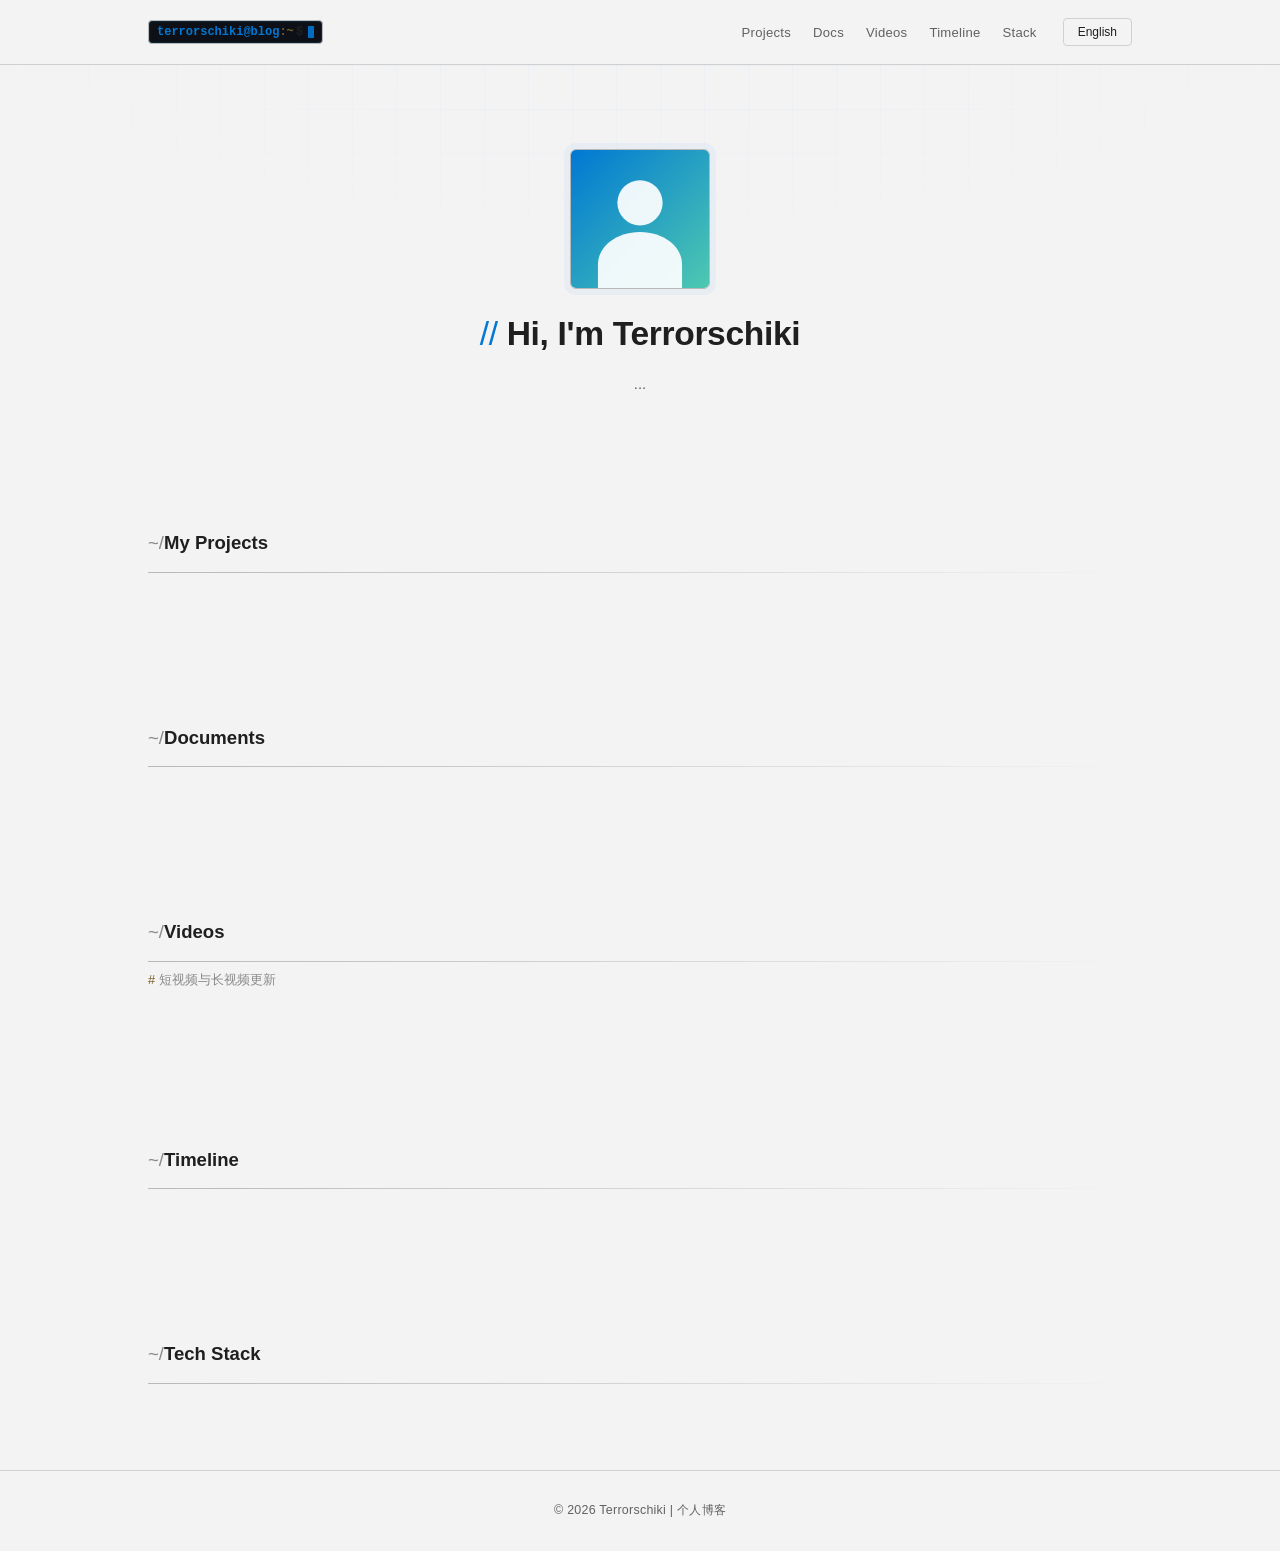
==== commit 6902b2de: "内容与样式解耦：主题改由样式表决定，index.html 恢复双主题能力 - index.html 恢复 data-theme=light 与主题初始化脚本，主题按钮保留在 DOM 中 - main." ====
--- a/index.html
+++ b/index.html
@@ -1,12 +1,16 @@
 <!DOCTYPE html>
-<html lang="en" data-theme="dark">
+<html lang="en" data-theme="light">
 <head>
   <meta charset="UTF-8">
   <meta name="viewport" content="width=device-width, initial-scale=1.0">
   <meta name="description" content="Terrorschiki 的个人博客：项目、文章与经历。">
   <link rel="icon" href="assets/images/avatar.svg" type="image/svg+xml">
   <title>Terrorschiki 的个人博客</title>
-  
+
+  <script>
+    const savedTheme = localStorage.getItem('theme') || 'light';
+    document.documentElement.setAttribute('data-theme', savedTheme);
+  </script>
 
   <link rel="stylesheet" href="assets/css/style.css">
   <link rel="stylesheet" href="https://cdn.bootcdn.net/ajax/libs/font-awesome/6.4.0/css/all.min.css">
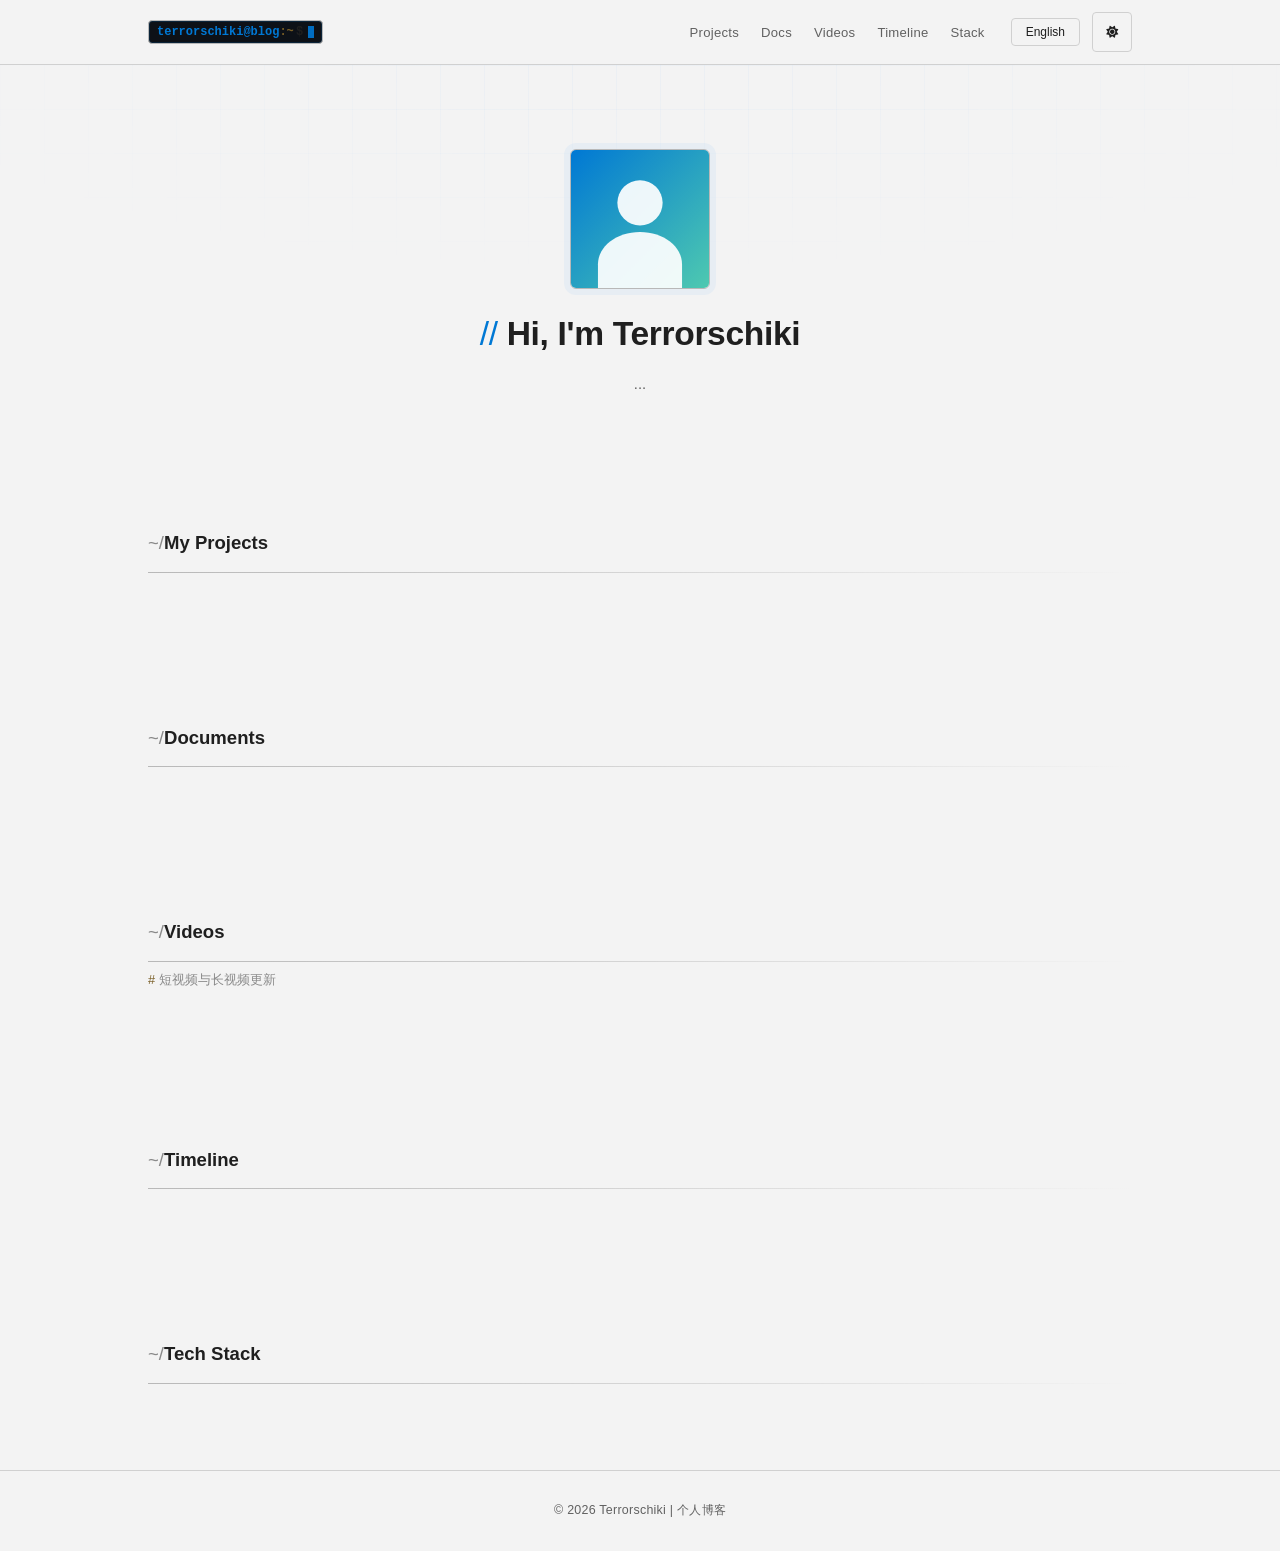
==== commit c34ba5ed: "补回主题切换按钮（上一提交遗漏），main 恢复完整双主题功能" ====
--- a/index.html
+++ b/index.html
@@ -33,6 +33,10 @@
         
         <div class="nav-controls">
           <button class="control-btn lang-toggle" aria-label="Toggle Language">English</button>
+          <button class="control-btn theme-toggle" aria-label="Toggle Theme">
+            <i class="fas fa-sun sun-icon"></i>
+            <i class="fas fa-moon moon-icon"></i>
+          </button>
         </div>
       </div>
     </div>
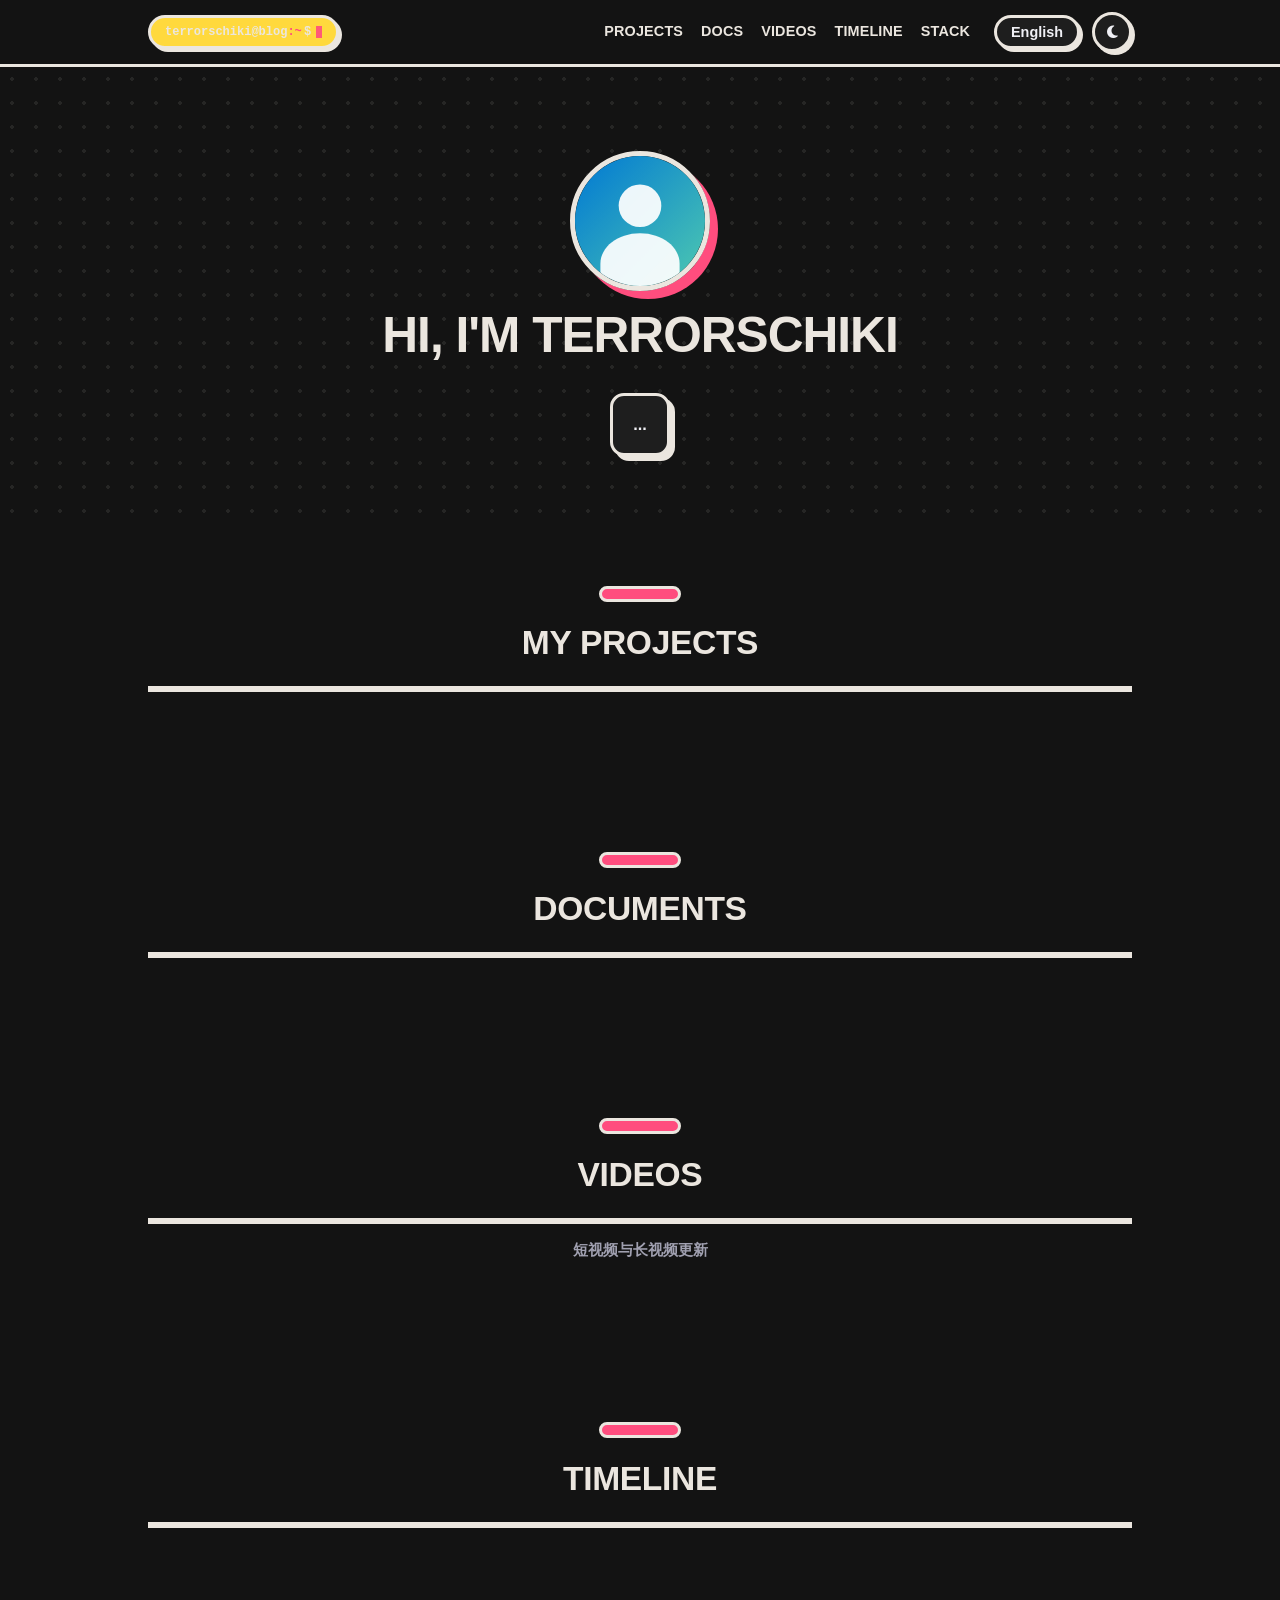
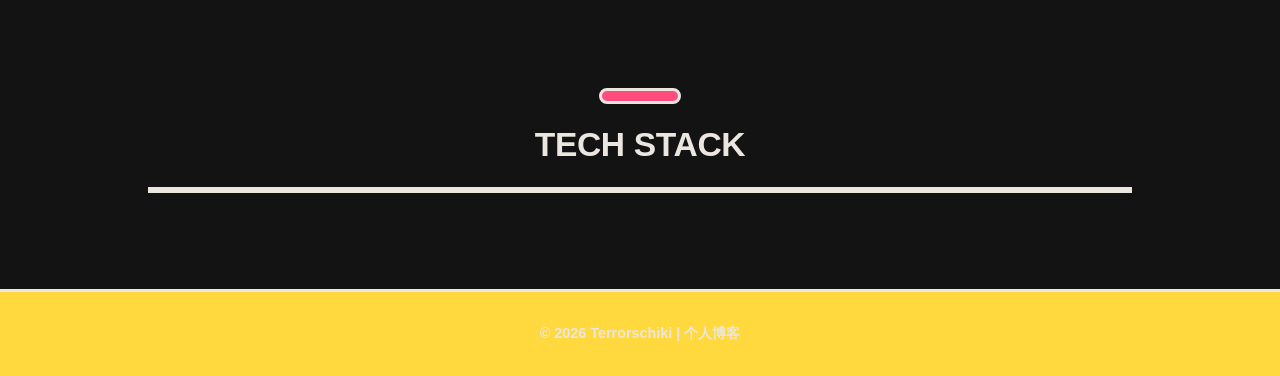
==== commit 48b7d207: "默认改为黑夜模式 - index.html 的 html data-theme 与头部脚本兜底值均改为 dark - main.js 的 initThemeToggle 兜底值同步改为 dark - " ====
--- a/index.html
+++ b/index.html
@@ -1,5 +1,5 @@
 <!DOCTYPE html>
-<html lang="en" data-theme="light">
+<html lang="en" data-theme="dark">
 <head>
   <meta charset="UTF-8">
   <meta name="viewport" content="width=device-width, initial-scale=1.0">
@@ -8,7 +8,8 @@
   <title>Terrorschiki 的个人博客</title>
 
   <script>
-    const savedTheme = localStorage.getItem('theme') || 'light';
+    // 默认黑夜模式；访客手动切换后会记住自己的选择
+    const savedTheme = localStorage.getItem('theme') || 'dark';
     document.documentElement.setAttribute('data-theme', savedTheme);
   </script>
 
--- a/assets/css/style.css
+++ b/assets/css/style.css
@@ -1233,77 +1233,137 @@
 
 
 /* ===========================================================================
-   15. 站点主题定稿（方案 A：终端编辑器 / Terminal）
+   15. 站点主题定稿（方案 C：霓虹潮玩 / Neo-brutalism）
    ---------------------------------------------------------------------------
-   以下规则来自改版方案 preview/vA.css，已改写为整站默认样式。
-   本分支为单主题设计：data-theme 固定为 dark，主题切换按钮已移除。
+   以下规则来自改版方案 preview/vC.css，已改写为整站默认样式。
+   本方案提供「亮 / 暗」两套完整令牌：
+     html:not([data-theme="dark"])  → 亮色
+     html[data-theme="dark"]        → 暗色
+   默认观感偏向 light 主题；index.html 与 main 分支保持逐字一致。
    =========================================================================== */
 
-/* ---------- 1. 设计令牌 ---------- */
-html {
-  --font-main: "JetBrains Mono", "Cascadia Code", "Fira Code", "SF Mono", Consolas,
-    "PingFang SC", "Microsoft YaHei", monospace;
-  --font-display: var(--font-main);
-
-  --bg-body: #0b0e14;
-  --bg-editor: #0b0e14;
-  --bg-card: #11151c;
-  --bg-panel: #0f1319;
-  --bg-sidebar: #0d1117;
-  --bg-toolbar: #0d1117;
-  --bg-glass: rgba(11, 14, 20, 0.85);
-  --bg-hover: #1b2230;
-  --bg-active: #16324f;
-
-  --text-main: #e6edf3;
-  --text-muted: #8b949e;
-  --text-subtle: #6a737d;
-  --text-invert: #0b0e14;
-
-  --primary: #58a6ff;
-  --primary-hover: #79b8ff;
-  --primary-glow: rgba(88, 166, 255, 0.24);
-  --selection: #264f78;
-  --terminal-user: #3fb950;
-  --terminal-path: #d29922;
-
-  --border-light: #1f2630;
-  --border-strong: #30363d;
+/* ---------- 1. 设计令牌（亮色：海报奶油底） ---------- */
+html:not([data-theme="dark"]) {
+  --ink: #141414; /* 粗描边与硬阴影统一的墨色 */
+
+  --font-display: "Archivo Black", Impact, "Arial Black", "PingFang SC", "Microsoft YaHei",
+    sans-serif;
+
+  --bg-body: #fdf6e8;
+  --bg-editor: #ffffff;
+  --bg-card: #ffffff;
+  --bg-panel: #fff3d6;
+  --bg-sidebar: #fff3d6;
+  --bg-toolbar: #fff3d6;
+  --bg-glass: rgba(253, 246, 232, 0.95);
+  --bg-hover: #ffe9b8;
+  --bg-active: #ffd9e6;
+
+  --text-main: #141414;
+  --text-muted: #4a4a4a;
+  --text-subtle: #6b6b6b;
+  --text-invert: #ffffff;
+
+  --primary: #e0114b;
+  --primary-hover: #b80d3c;
+  --primary-glow: rgba(224, 17, 75, 0.3);
+  --selection: #ffe066;
+  --terminal-user: #0f8a5f;
+  --terminal-path: #b80d3c;
+
+  --border-light: #141414;
+  --border-strong: #141414;
   --radius-md: 4px;
-  --radius-full: 4px;
-
-  --shadow-sm: 0 1px 2px rgba(0, 0, 0, 0.5);
-  --shadow-card: 0 6px 16px rgba(0, 0, 0, 0.5);
-  --shadow-hover: 0 12px 28px rgba(0, 0, 0, 0.6);
-
-  --gradient-title: linear-gradient(135deg, #e6edf3 0%, #58a6ff 100%);
-}
-
-/* 方案 A 期间强制深色：切到浅色会破坏编辑器观感 */
-html {
+  --radius-full: 999px;
+
+  /* 硬阴影：不模糊，直接打在右下角 */
+  --shadow-sm: 3px 3px 0 var(--ink);
+  --shadow-card: 6px 6px 0 var(--ink);
+  --shadow-hover: 10px 10px 0 var(--ink);
+
+  --gradient-title: none;
+}
+
+/* ---------- 1b. 设计令牌（暗色：夜店霓虹）----------
+   粗野主义在暗色下的关键：描边与硬阴影改用浅色，否则黑描边会糊进背景。 */
+html[data-theme="dark"] {
+  --ink: #ebe6df;
+
+  --bg-body: #131313;
+  --bg-editor: #131313;
+  --bg-card: #1e1e1e;
+  --bg-panel: #1a1a1a;
+  --bg-sidebar: #191919;
+  --bg-toolbar: #191919;
+  --bg-glass: rgba(19, 19, 19, 0.95);
+  --bg-hover: #2a2a2a;
+  --bg-active: #3a2233;
+
+  --text-main: #f0f0f5;
+  --text-muted: #a0a0b0;
+  --text-subtle: #707080;
+  --text-invert: #131313;
+
+  --primary: #ff4d7e;
+  --primary-hover: #ff7a9c;
+  --primary-glow: rgba(255, 77, 126, 0.32);
+  --selection: #ffd93d;
+  --terminal-user: #35d99a;
+  --terminal-path: #ff7a9c;
+
+  --border-light: #ebe6df;
+  --border-strong: #ebe6df;
+
+  --shadow-sm: 3px 3px 0 var(--ink);
+  --shadow-card: 6px 6px 0 var(--ink);
+  --shadow-hover: 10px 10px 0 var(--ink);
+
+  --gradient-title: none;
+}
+
+/* ---------- 2. 全局：粗描边 + 硬阴影 ---------- */
+html nav {
+  border-bottom: 3px solid var(--ink);
   background: var(--bg-body);
-}
-
-/* 方案 A 为固定深色，主题按钮在此方案下无意义，做禁用提示 */
-html 
-html 
-/* ---------- 2. 导航：编辑器标题栏 ---------- */
-html nav {
-  border-bottom: 1px solid var(--border-light);
+  backdrop-filter: none;
+  -webkit-backdrop-filter: none;
 }
 
 html .logo-terminal {
-  background: #0d1117;
-  border: 1px solid var(--border-strong);
-  border-radius: 4px;
-  font-weight: 600;
+  background: var(--selection);
+  border: 3px solid var(--ink);
+  border-radius: 999px;
+  padding: 0 14px;
+  height: 34px;
+  color: var(--ink);
+  box-shadow: 3px 3px 0 var(--ink);
+  font-weight: 800;
+}
+
+html .terminal-user {
+  color: var(--ink);
+}
+
+html .terminal-path {
+  color: var(--primary);
+}
+
+html .terminal-symbol {
+  color: var(--ink);
 }
 
 html .nav-links a {
-  font-size: 0.82rem;
-  letter-spacing: 0.02em;
-  color: var(--text-muted);
-  padding: 4px 2px;
+  font-weight: 800;
+  font-size: 0.9rem;
+  letter-spacing: 0.01em;
+  color: var(--ink);
+  text-transform: uppercase;
+}
+
+html .nav-links a::after {
+  height: 4px;
+  background: var(--primary);
+  border-radius: 0;
 }
 
 html .nav-links a:hover,
@@ -1311,31 +1371,31 @@
   color: var(--primary);
 }
 
-html .nav-links a::after {
-  height: 2px;
-  border-radius: 0;
-}
-
 html .control-btn {
-  border-radius: 4px;
-  font-family: var(--font-main);
-  font-size: 0.75rem;
-}
-
-/* ---------- 3. 首屏：编辑器窗口感 ---------- */
+  border: 3px solid var(--ink);
+  border-radius: 999px;
+  font-weight: 800;
+  background: var(--bg-card);
+  box-shadow: 3px 3px 0 var(--ink);
+  transition: transform 0.12s ease, box-shadow 0.12s ease;
+}
+
+html .control-btn:hover {
+  transform: translate(-2px, -2px);
+  box-shadow: 5px 5px 0 var(--ink);
+}
+
+/* ---------- 3. 首屏：波点背景 + 圆形头像徽章 ---------- */
 html .intro .bg-decoration {
   display: block;
   position: absolute;
   inset: 0;
   pointer-events: none;
-  background-image: linear-gradient(rgba(88, 166, 255, 0.045) 1px, transparent 1px),
-    linear-gradient(90deg, rgba(88, 166, 255, 0.045) 1px, transparent 1px);
-  background-size: 44px 44px;
-  -webkit-mask-image: radial-gradient(ellipse 80% 70% at 50% 0%, #000 10%, transparent 75%);
-  mask-image: radial-gradient(ellipse 80% 70% at 50% 0%, #000 10%, transparent 75%);
-}
-
-/* 关掉基础样式里的光斑与旋转光环，改为代码感装饰 */
+  background-image: radial-gradient(var(--ink) 1.6px, transparent 1.7px);
+  background-size: 24px 24px;
+  opacity: 0.09;
+}
+
 html .intro .bg-decoration::before,
 html .intro .bg-decoration::after {
   content: none;
@@ -1347,77 +1407,104 @@
   animation: none;
 }
 
-html .avatar {
-  border-radius: 6px;
-  border: 1px solid var(--border-strong);
-  box-shadow: 0 0 0 6px rgba(88, 166, 255, 0.07);
-}
-
 html .avatar-glow {
   display: none;
 }
 
+html .avatar {
+  border: 5px solid var(--ink);
+  box-shadow: 8px 8px 0 var(--primary);
+  transition: transform 0.18s ease, box-shadow 0.18s ease;
+}
+
+html .avatar-container:hover .avatar {
+  transform: translate(-3px, -3px) rotate(-2deg);
+  box-shadow: 12px 12px 0 var(--primary);
+}
+
 html .gradient-text {
-  font-family: var(--font-main);
-  font-weight: 700;
+  font-family: var(--font-display);
+  font-size: 3.1rem;
+  font-weight: 900;
+  letter-spacing: -0.02em;
+  line-height: 1.05;
+  text-transform: uppercase;
+  color: var(--ink);
+  /* 不用描边偏移：粗体大字加偏移阴影会压住字形。
+     醒目感交给标题上方的粉色胶囊与粗黑分隔线。 */
+  text-shadow: none;
+  -webkit-text-fill-color: currentColor;
+}
+
+html .subtitle {
+  font-size: 1.02rem;
+  font-weight: 600;
+  line-height: 1.8;
+  color: var(--text-main);
+  background: var(--bg-card);
+  border: 3px solid var(--ink);
+  border-radius: 14px;
+  padding: 14px 20px;
+  box-shadow: 5px 5px 0 var(--ink);
+  margin-top: 22px;
+}
+
+html .intro-contact-links {
+  gap: 12px;
+}
+
+html .intro-contact-link {
+  border: 3px solid var(--ink);
+  border-radius: 999px;
+  background: var(--bg-card);
+  font-weight: 800;
+  box-shadow: 4px 4px 0 var(--ink);
+  transition: transform 0.12s ease, box-shadow 0.12s ease, background-color 0.12s ease;
+}
+
+html .intro-contact-link:hover {
+  background: var(--selection);
+  transform: translate(-2px, -2px);
+  box-shadow: 6px 6px 0 var(--ink);
+}
+
+html .intro-contact-link i {
+  transform: none;
+}
+
+html .intro-contact-link:hover i {
+  transform: none;
+}
+
+/* ---------- 4. 栏目标题：贴纸标签 ---------- */
+html h2 {
+  font-family: var(--font-display);
   font-size: 2.1rem;
+  font-weight: 900;
   letter-spacing: -0.01em;
-  background: none;
-  -webkit-text-fill-color: currentColor;
-  color: var(--text-main);
-}
-
-/* 标题前加一行等宽注释，强化终端气质 */
-html .gradient-text::before {
-  content: "// ";
-  color: var(--terminal-user);
-  font-weight: 400;
-}
-
-html .subtitle {
-  font-size: 0.92rem;
-  line-height: 1.85;
-  color: var(--text-muted);
-}
-
-html .intro-contact-link {
-  border-radius: 4px;
-  font-family: var(--font-main);
-  font-size: 0.78rem;
-  border: 1px solid var(--border-strong);
-  background: var(--bg-card);
-}
-
-html .intro-contact-link:hover {
-  border-color: var(--primary);
-  background: var(--bg-active);
-}
-
-/* ---------- 4. 栏目标题：文件路径风格 ---------- */
-html h2 {
-  font-family: var(--font-main);
-  font-size: 1.16rem;
-  font-weight: 600;
-  text-align: left;
-  letter-spacing: 0;
-  margin-bottom: 22px;
-}
-
+  text-transform: uppercase;
+  color: var(--ink);
+  text-shadow: none;
+}
+
+/* 主色高亮块，做成马克笔涂过的效果 */
 html h2::before {
-  content: "~/";
-  color: var(--text-subtle);
-  font-weight: 400;
-}
-
-html h2::after {
   content: "";
   display: block;
+  width: 76px;
+  height: 10px;
+  margin: 0 auto 14px;
+  background: var(--primary);
+  border: 3px solid var(--ink);
+  border-radius: 999px;
+}
+
+html h2::after {
+  height: 6px;
   width: 100%;
-  height: 1px;
-  margin: 14px 0 0;
   border-radius: 0;
-  background: linear-gradient(90deg, var(--border-strong), transparent);
-  transition: none;
+  background: var(--ink);
+  margin-top: 16px;
 }
 
 html h2:hover::after {
@@ -1425,142 +1512,161 @@
 }
 
 html .section-hint {
-  text-align: left;
-  margin: -14px 0 26px;
-  font-family: var(--font-main);
-  font-size: 0.8rem;
-}
-
-html .section-hint::before {
-  content: "# ";
-  color: var(--terminal-path);
-}
-
-/* ---------- 5. 卡片：编辑器面板 ---------- */
+  font-weight: 700;
+  font-size: 0.95rem;
+  color: var(--text-muted);
+}
+
+/* ---------- 5. 卡片：贴纸面板 ---------- */
 html .card,
 html .project-card {
   background: var(--bg-card);
-  border: 1px solid var(--border-light);
-  border-radius: 6px;
+  border: 3px solid var(--ink);
+  border-radius: 16px;
+  box-shadow: 6px 6px 0 var(--ink);
 }
 
 html .project-card:hover {
-  border-color: rgba(88, 166, 255, 0.45);
-  box-shadow: 0 10px 26px rgba(0, 0, 0, 0.55), 0 0 0 1px rgba(88, 166, 255, 0.12);
-  transform: translateY(-2px);
+  transform: translate(-4px, -4px);
+  box-shadow: 10px 10px 0 var(--ink);
+  border-color: var(--ink);
 }
 
 html .project-info h3 {
-  font-family: var(--font-main);
-  font-size: 1.02rem;
-  font-weight: 600;
+  font-family: var(--font-display);
+  font-size: 1.16rem;
+  font-weight: 900;
+  letter-spacing: -0.01em;
 }
 
 html .project-info p {
-  font-size: 0.9rem;
+  font-size: 0.95rem;
   line-height: 1.8;
-}
-
-/* 标签做成代码关键字胶囊 */
+  color: var(--text-main);
+}
+
 html .project-tag {
-  border-radius: 3px;
-  font-family: var(--font-main);
-  font-size: 0.7rem;
-  padding: 2px 8px;
-  background: rgba(88, 166, 255, 0.1);
-  border: 1px solid rgba(88, 166, 255, 0.25);
-  color: var(--primary);
+  border: 2px solid var(--ink);
+  border-radius: 999px;
+  background: var(--selection);
+  color: var(--ink);
+  font-weight: 800;
+  font-size: 0.72rem;
+  padding: 3px 11px;
 }
 
 html .project-tag:hover {
   background: var(--primary);
   color: var(--text-invert);
-}
-
-/* 空状态提示：做成注释块 */
+  transform: translateY(-2px);
+}
+
+html .project-action {
+  border: 2px solid var(--ink);
+  border-radius: 999px;
+  background: var(--bg-card);
+  font-weight: 800;
+  box-shadow: 2px 2px 0 var(--ink);
+}
+
+html .project-action:hover {
+  background: var(--primary);
+  color: var(--text-invert);
+  transform: translate(-1px, -1px);
+}
+
 html .empty-state {
-  text-align: left;
-  font-family: var(--font-main);
-  font-size: 0.84rem;
-  padding: 18px 18px 18px 20px;
-  background: var(--bg-panel);
-  border: 1px solid var(--border-light);
-  border-left: 3px solid var(--terminal-user);
-  border-radius: 4px;
-  color: var(--text-muted);
-}
-
-html .empty-state::before {
-  content: "// ";
-  color: var(--terminal-user);
-}
-
-/* 视频卡片的左侧主色竖条改为虚线，像未暂存的文件标记 */
+  background: var(--bg-card);
+  border: 3px dashed var(--ink);
+  border-radius: 16px;
+  font-weight: 700;
+  font-size: 0.98rem;
+  color: var(--text-main);
+  padding: 40px 22px;
+}
+
 html .video-card {
-  border-left: 3px solid var(--primary);
-}
-
-/* ---------- 6. 时间轴：Git 提交历史 ---------- */
+  border-left: 3px solid var(--ink);
+}
+
+html .video-platform {
+  border: 2px solid var(--ink);
+  border-radius: 999px;
+  background: var(--primary);
+  color: var(--text-invert);
+  font-weight: 800;
+}
+
+/* ---------- 6. 时间轴：粗节点 ---------- */
 html .timeline-container::before {
-  background: var(--border-strong);
-  width: 2px;
+  width: 4px;
+  background: var(--ink);
 }
 
 html .timeline-dot {
-  width: 11px;
-  height: 11px;
-  left: -34px;
-  background: var(--bg-body);
-  border: 2px solid var(--primary);
+  width: 18px;
+  height: 18px;
+  left: -39px;
+  top: 3px;
+  background: var(--selection);
+  border: 3px solid var(--ink);
 }
 
 html .timeline-dot::after {
-  border-color: var(--primary);
+  border: 3px solid var(--primary);
+  inset: -6px;
 }
 
 html .timeline-date {
-  font-family: var(--font-main);
-  font-size: 0.76rem;
-  font-weight: 600;
-  letter-spacing: 0.02em;
-  color: var(--terminal-path);
+  display: inline-block;
+  font-weight: 900;
+  font-size: 0.78rem;
+  letter-spacing: 0.04em;
+  color: var(--text-invert);
+  background: var(--ink);
+  border-radius: 999px;
+  padding: 3px 12px;
+  margin-bottom: 10px;
 }
 
 html .timeline-content h3 {
-  font-family: var(--font-main);
-  font-size: 1rem;
+  font-family: var(--font-display);
+  font-size: 1.2rem;
+  font-weight: 900;
 }
 
 html .timeline-content p {
-  font-size: 0.88rem;
+  font-size: 0.94rem;
   line-height: 1.8;
 }
 
-/* ---------- 7. 技术栈：徽章等宽化 ---------- */
+/* ---------- 7. 技术栈：徽章贴纸 ---------- */
 html .skill-category h3 {
-  font-family: var(--font-main);
-  font-size: 0.82rem;
-  letter-spacing: 0.06em;
+  font-family: var(--font-display);
+  font-size: 0.92rem;
+  font-weight: 900;
   text-transform: uppercase;
-  color: var(--text-subtle);
+  color: var(--ink);
 }
 
 html .skill-badge {
-  border-radius: 4px;
-  font-family: var(--font-main);
-  font-size: 0.78rem;
+  border: 2px solid var(--ink);
+  border-radius: 999px;
   background: var(--bg-card);
-  border: 1px solid var(--border-light);
+  font-weight: 700;
+  box-shadow: 2px 2px 0 var(--ink);
 }
 
 html .skill-badge:hover {
-  border-color: var(--primary);
-  color: var(--primary);
+  background: var(--selection);
+  transform: translate(-1px, -1px);
+  box-shadow: 4px 4px 0 var(--ink);
 }
 
 /* ---------- 8. 页脚 ---------- */
 html footer {
-  font-family: var(--font-main);
-  font-size: 0.78rem;
-  letter-spacing: 0.02em;
-}
+  border-top: 3px solid var(--ink);
+  background: var(--selection);
+  font-weight: 800;
+  color: var(--ink);
+}
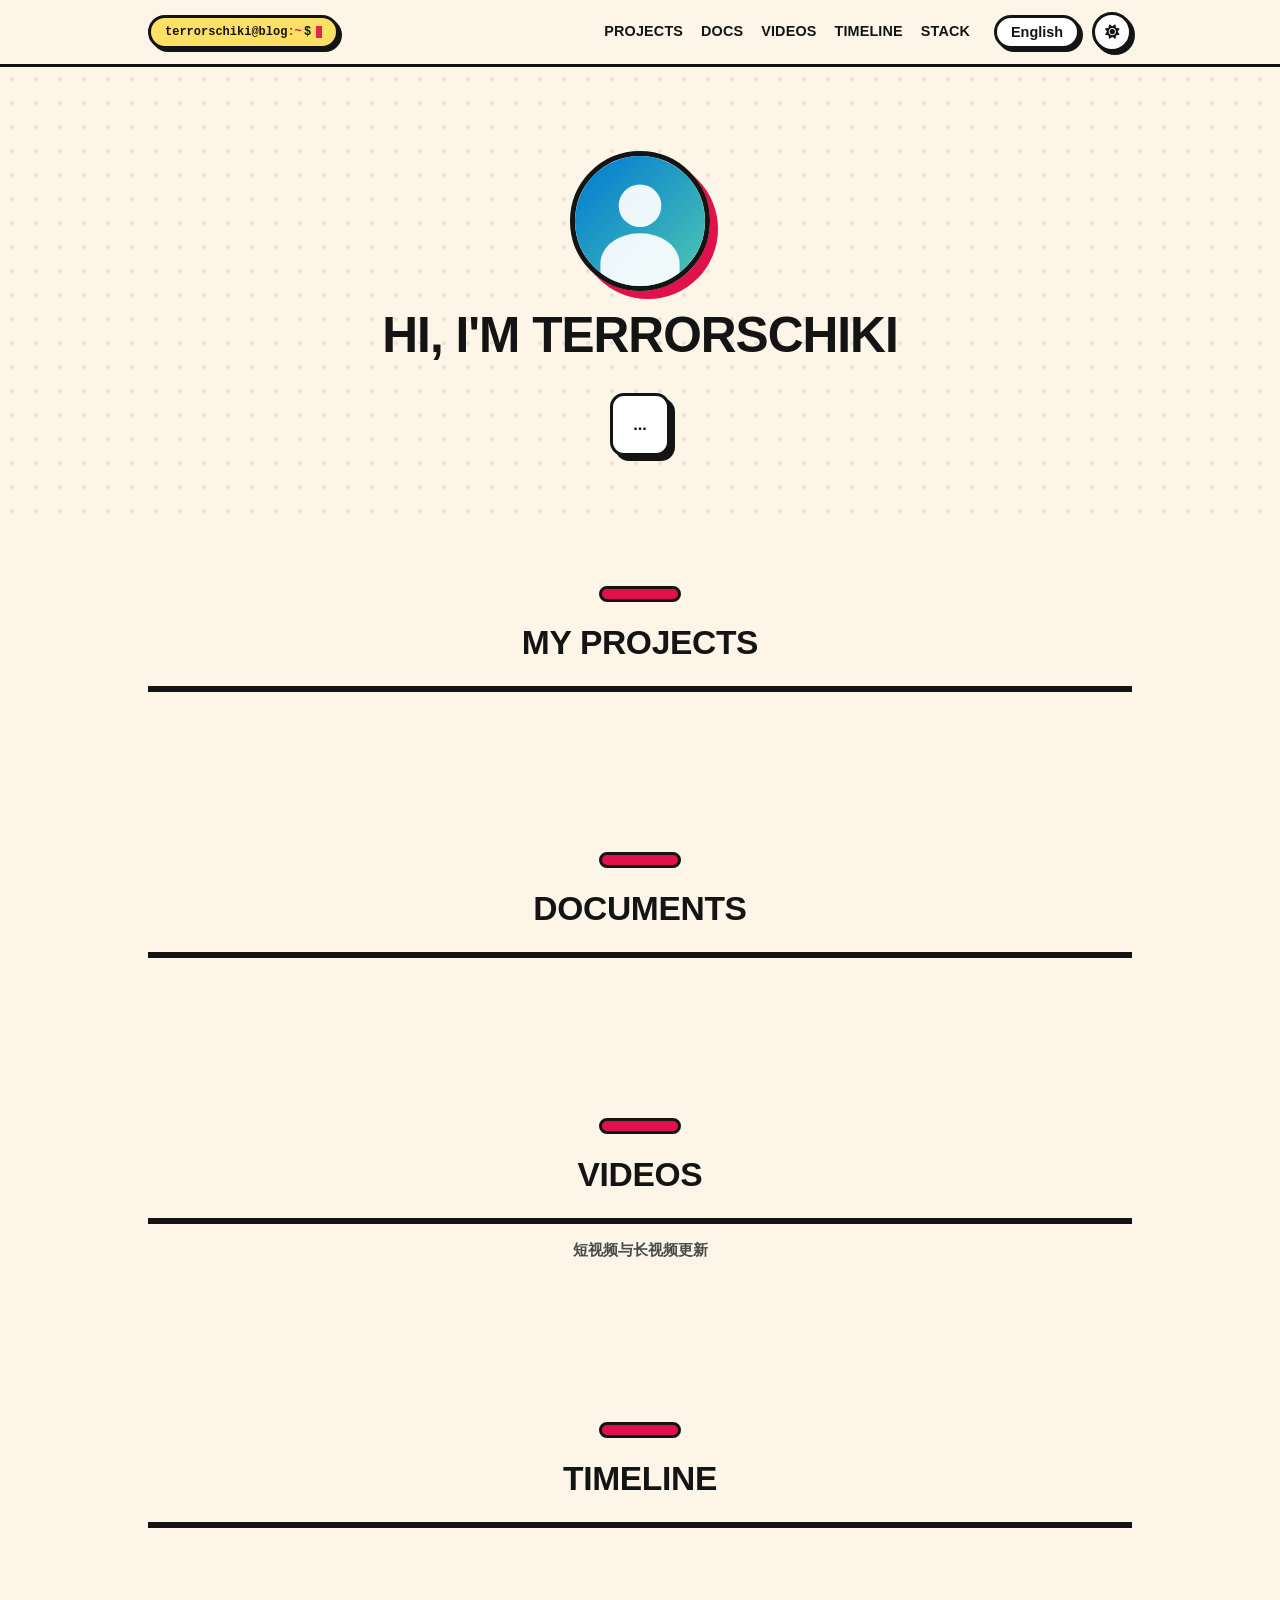
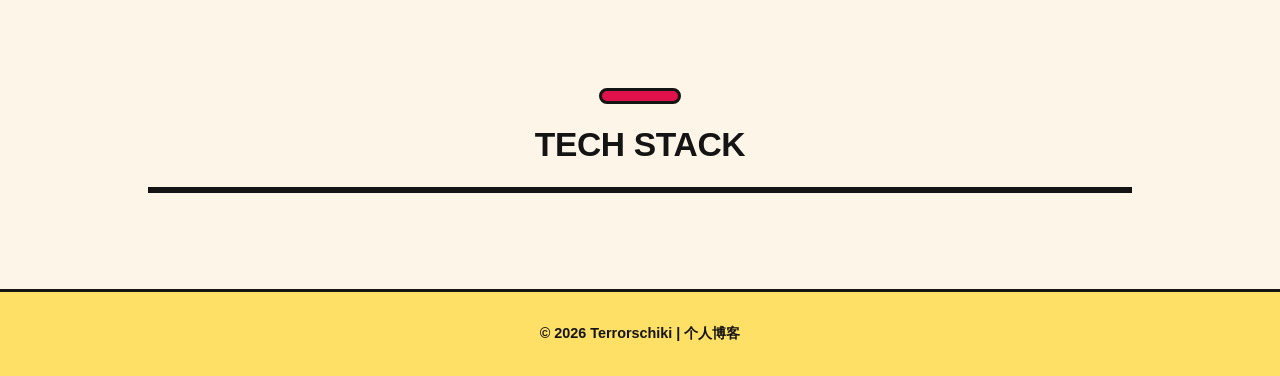
==== commit 05ed925e: "默认改为日间（亮色）模式 - index.html 的 html data-theme 与头部脚本兜底值均改为 light - main.js 的 initThemeToggle 兜底值同步改为 li" ====
--- a/index.html
+++ b/index.html
@@ -1,5 +1,5 @@
 <!DOCTYPE html>
-<html lang="en" data-theme="dark">
+<html lang="en" data-theme="light">
 <head>
   <meta charset="UTF-8">
   <meta name="viewport" content="width=device-width, initial-scale=1.0">
@@ -8,8 +8,8 @@
   <title>Terrorschiki 的个人博客</title>
 
   <script>
-    // 默认黑夜模式；访客手动切换后会记住自己的选择
-    const savedTheme = localStorage.getItem('theme') || 'dark';
+    // 默认日间（亮色）模式；访客手动切换后会记住自己的选择
+    const savedTheme = localStorage.getItem('theme') || 'light';
     document.documentElement.setAttribute('data-theme', savedTheme);
   </script>
 
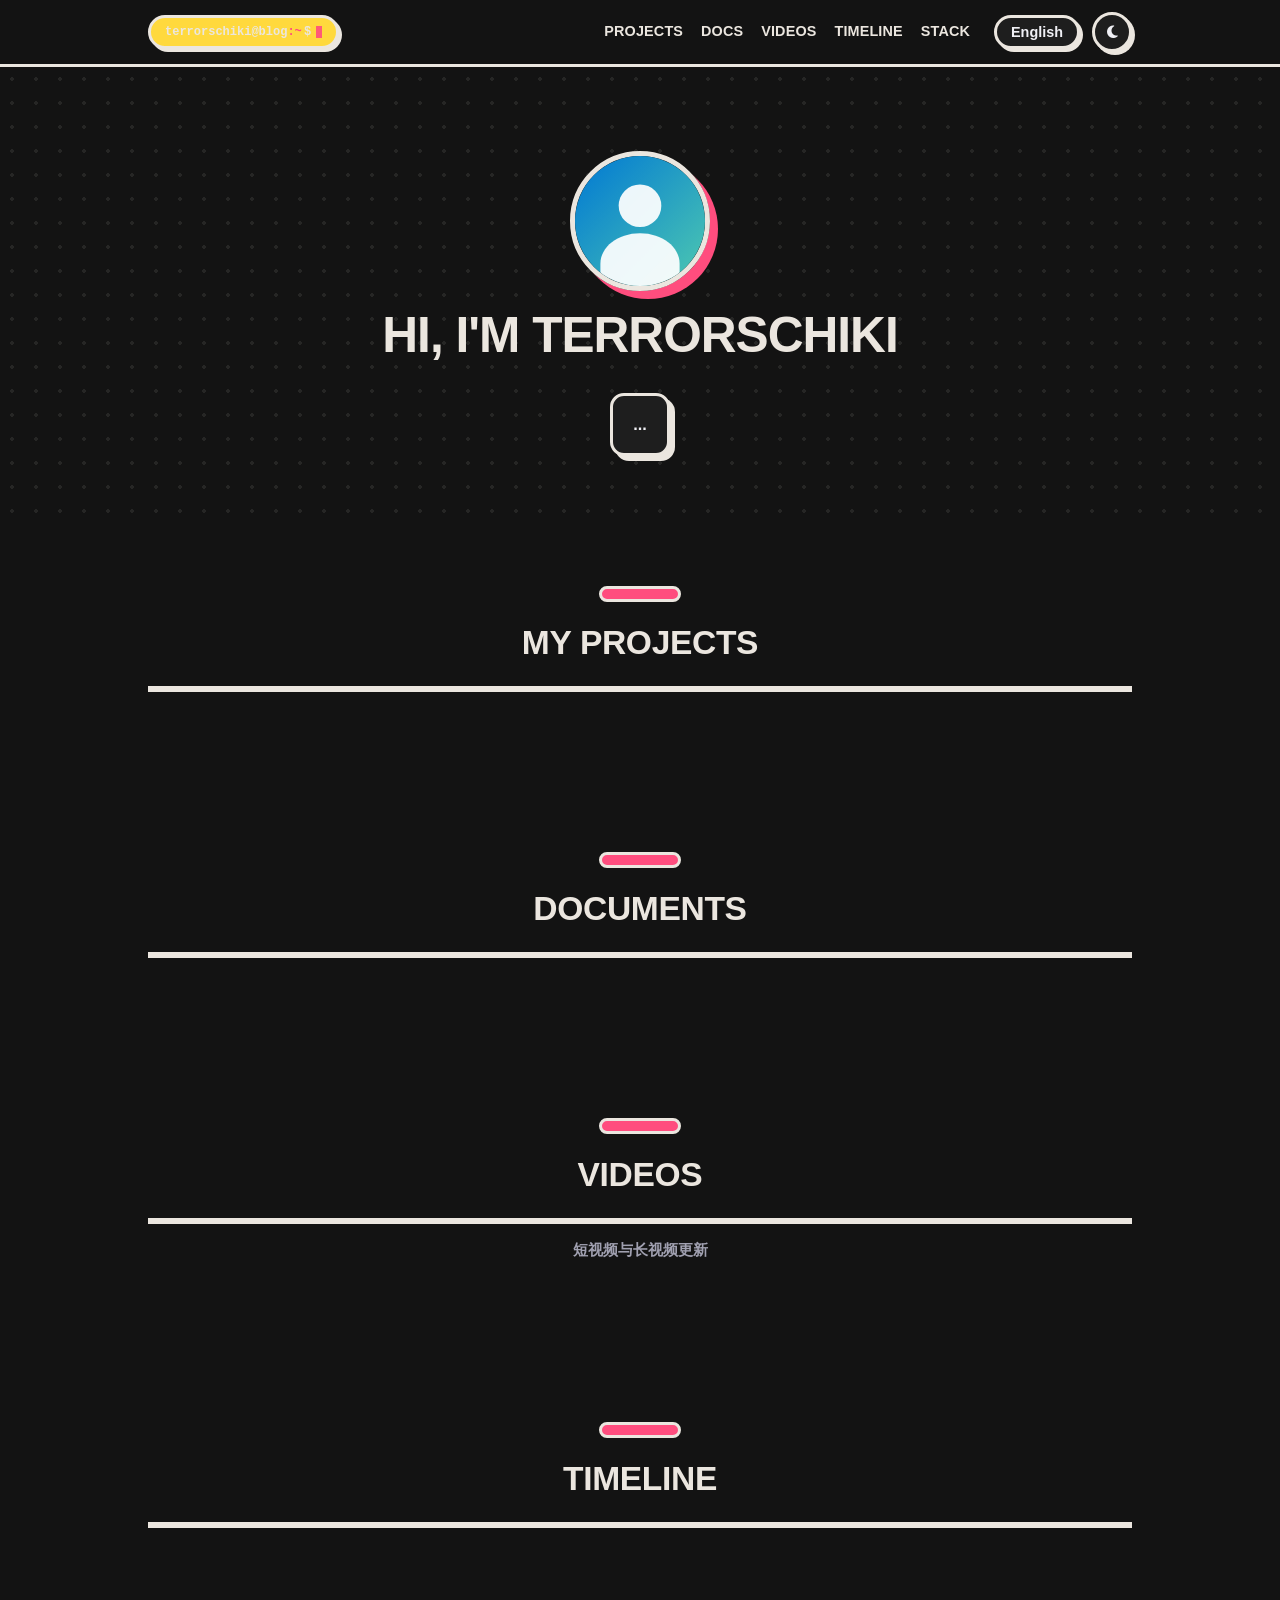
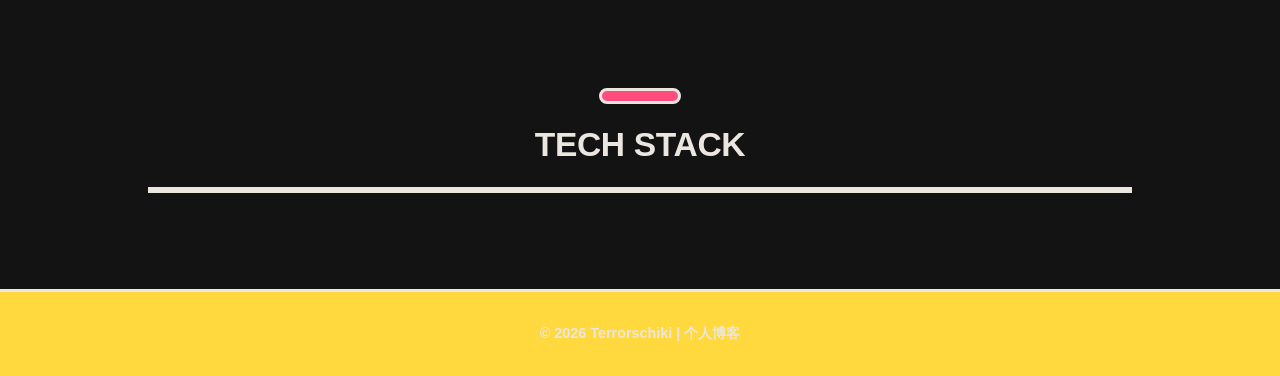
==== commit 1f5f4d48: "默认改为黑夜模式，右上角主题按钮可切换日夜 - index.html 的 html data-theme 与头部脚本兜底值改回 dark - 主题切换按钮（.theme-toggle）保留在导航栏右上" ====
--- a/index.html
+++ b/index.html
@@ -1,5 +1,5 @@
 <!DOCTYPE html>
-<html lang="en" data-theme="light">
+<html lang="en" data-theme="dark">
 <head>
   <meta charset="UTF-8">
   <meta name="viewport" content="width=device-width, initial-scale=1.0">
@@ -8,8 +8,8 @@
   <title>Terrorschiki 的个人博客</title>
 
   <script>
-    // 默认日间（亮色）模式；访客手动切换后会记住自己的选择
-    const savedTheme = localStorage.getItem('theme') || 'light';
+    // 默认黑夜模式；右上角按钮可切换，访客的选择会被记住
+    const savedTheme = localStorage.getItem('theme') || 'dark';
     document.documentElement.setAttribute('data-theme', savedTheme);
   </script>
 
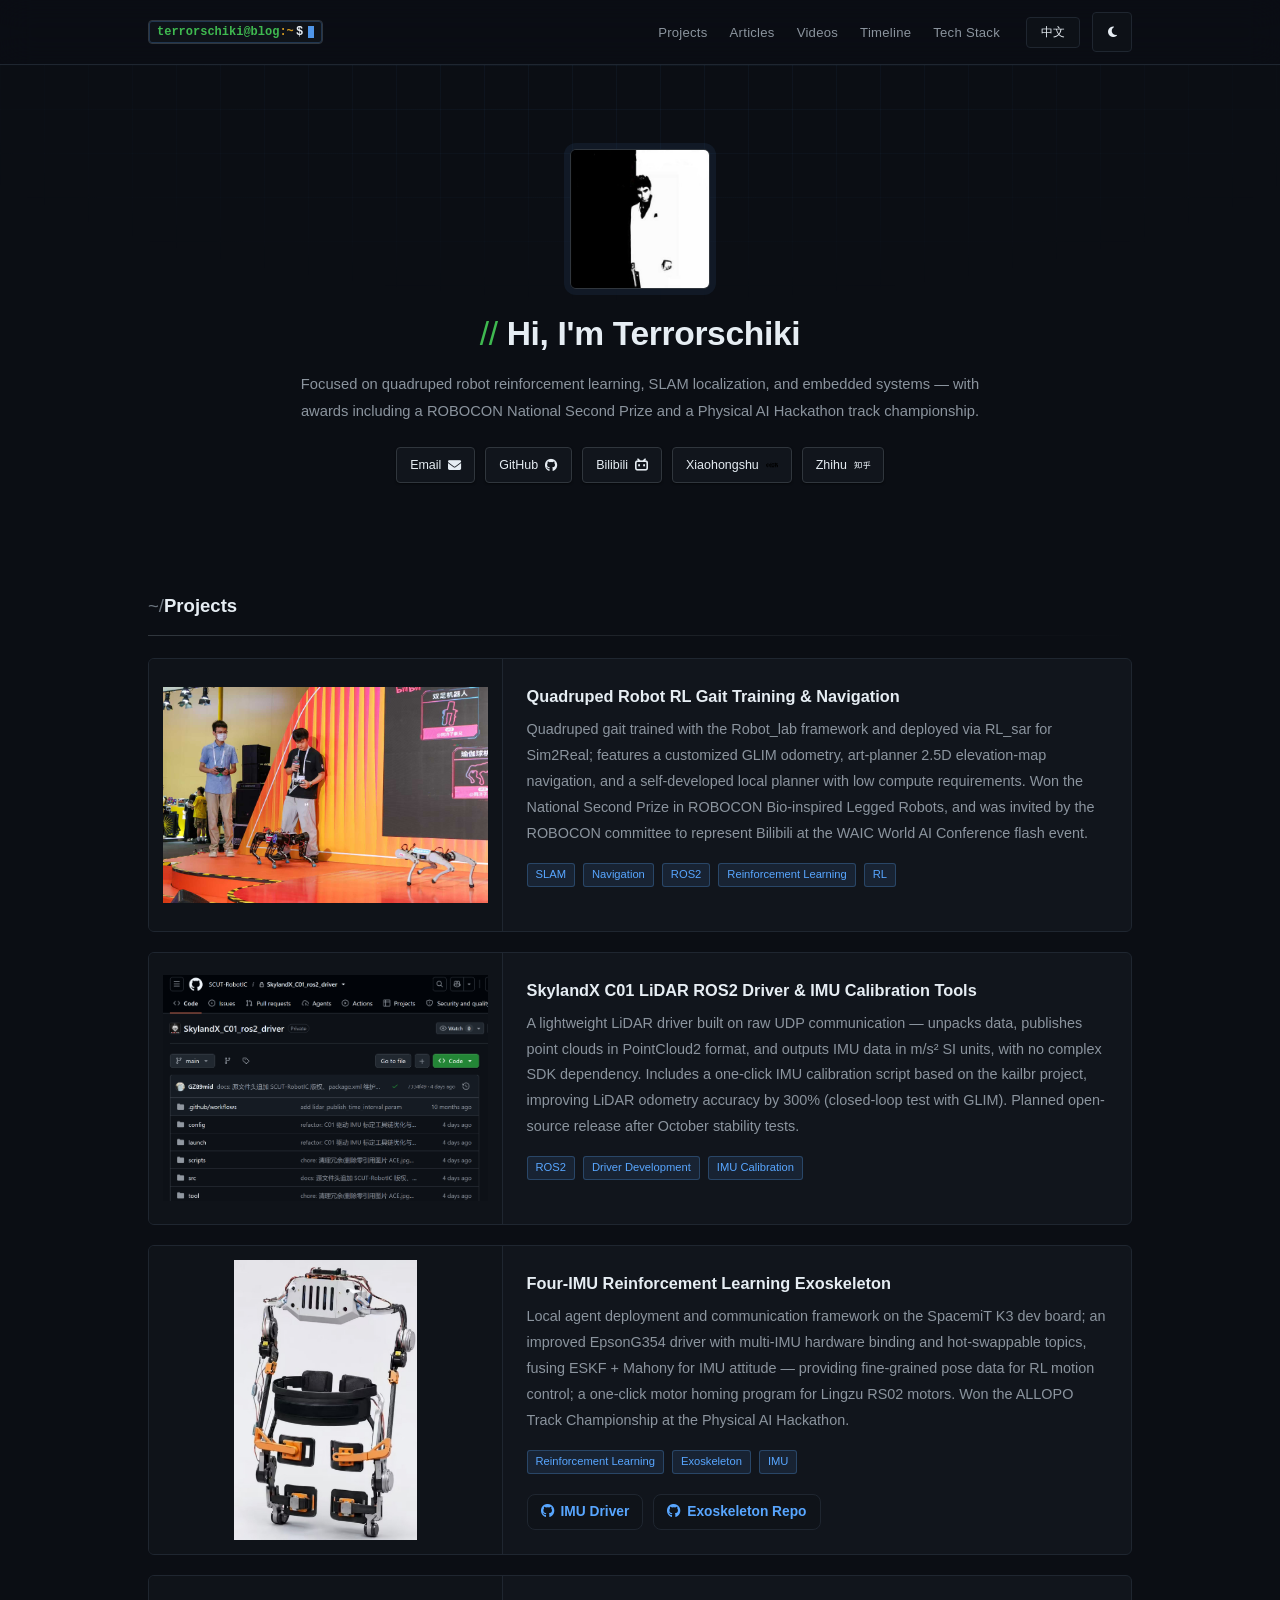
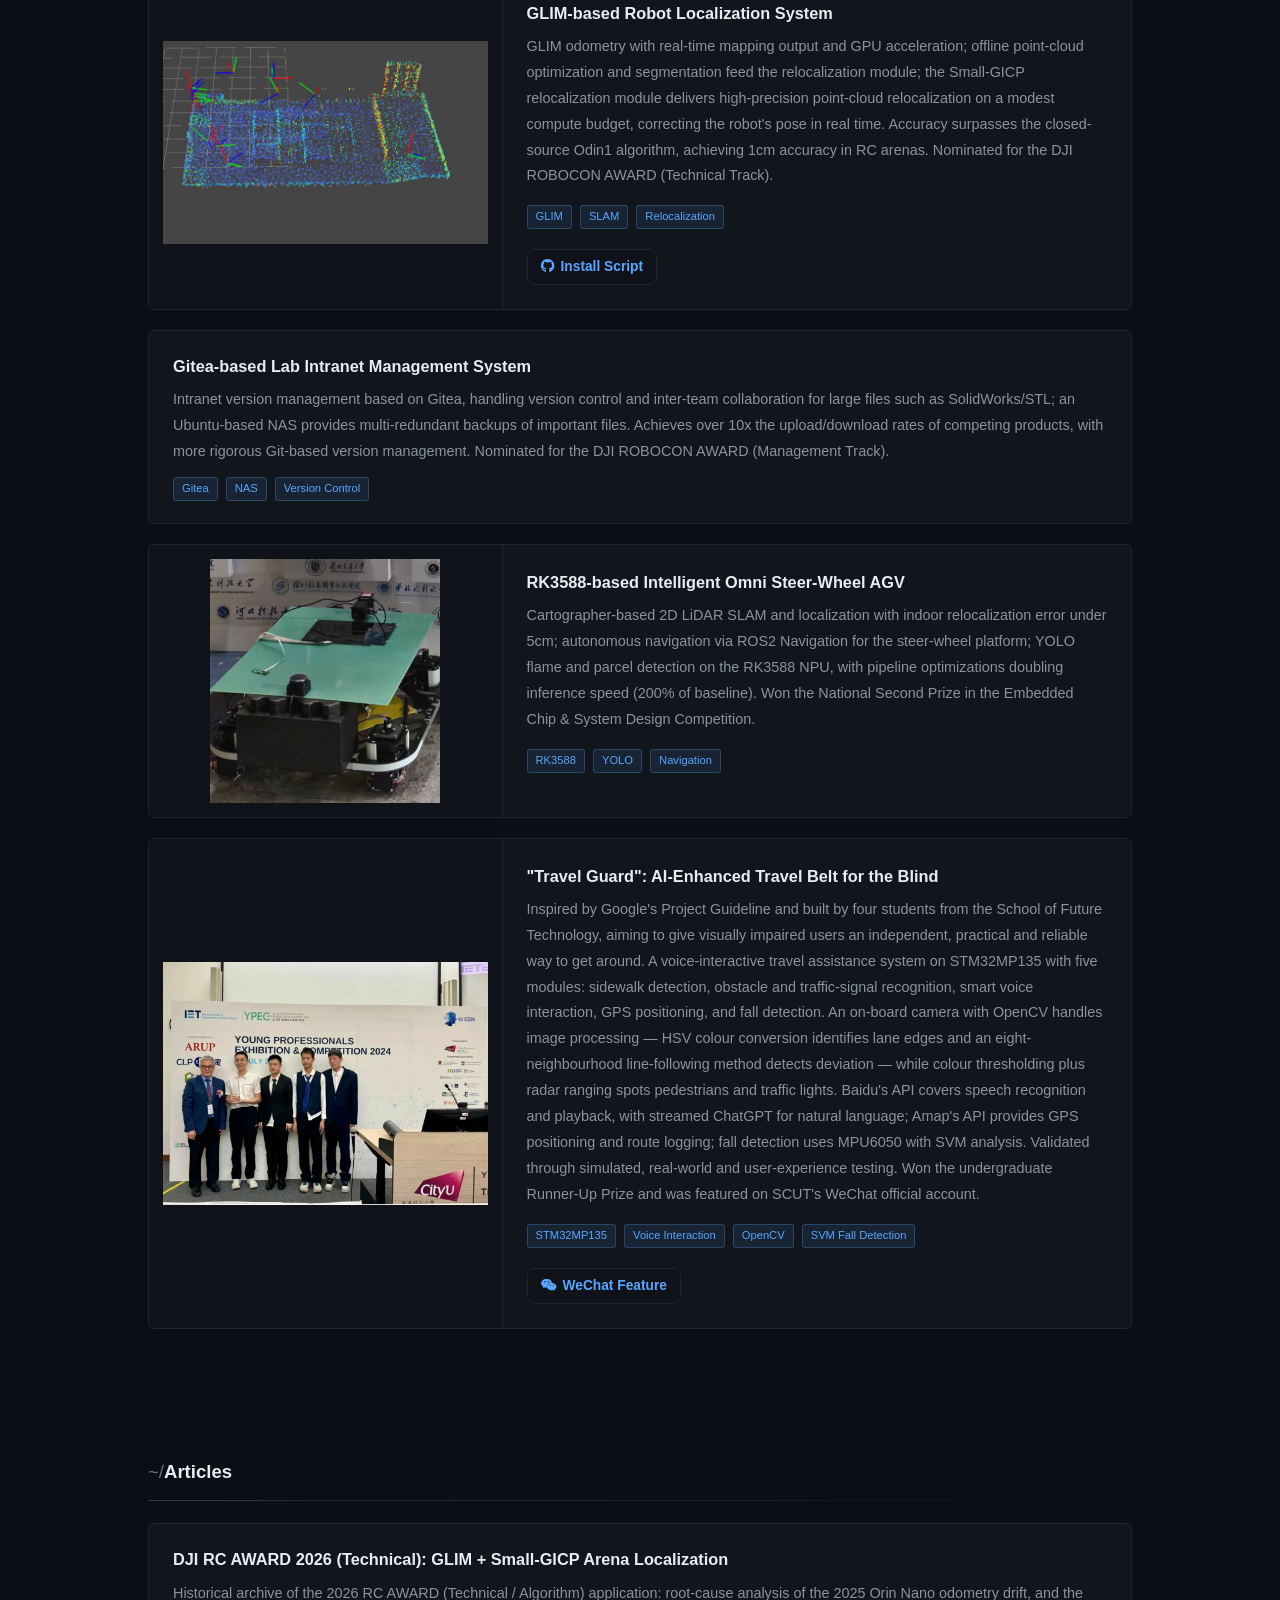
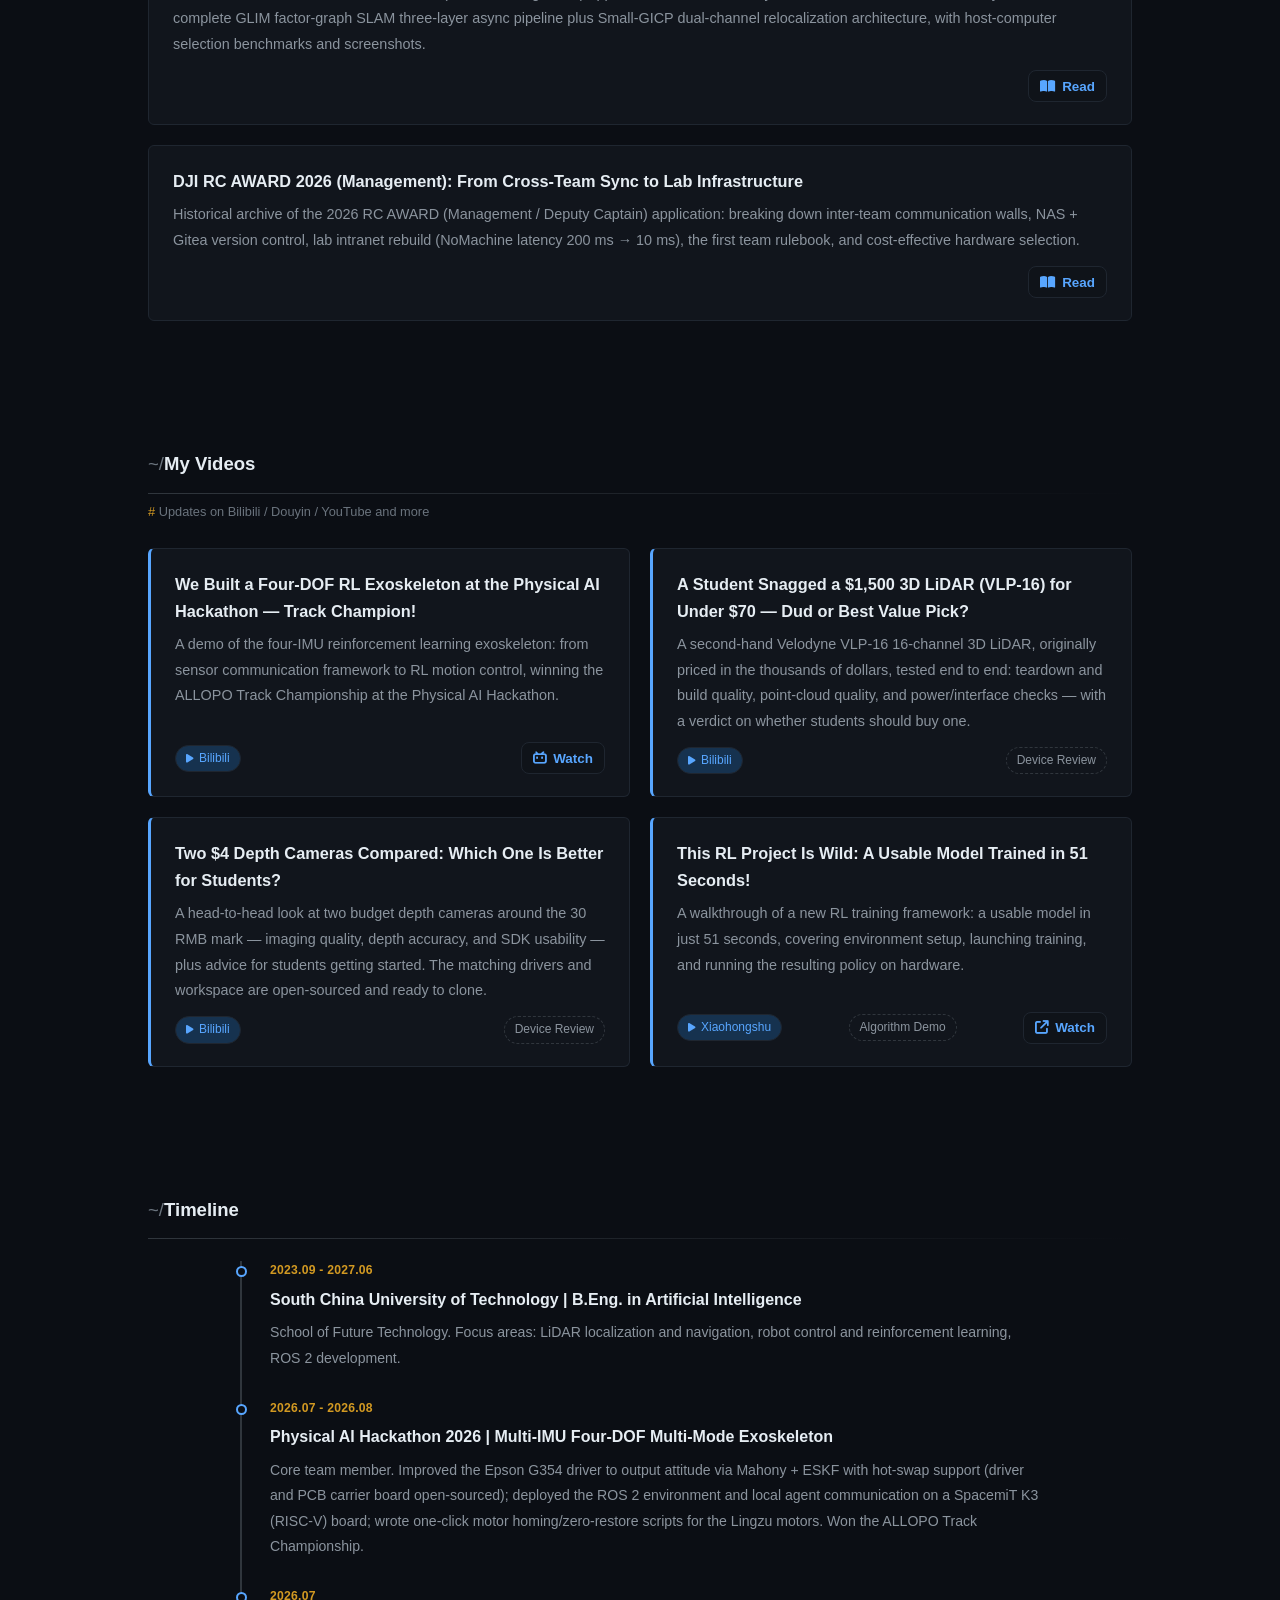
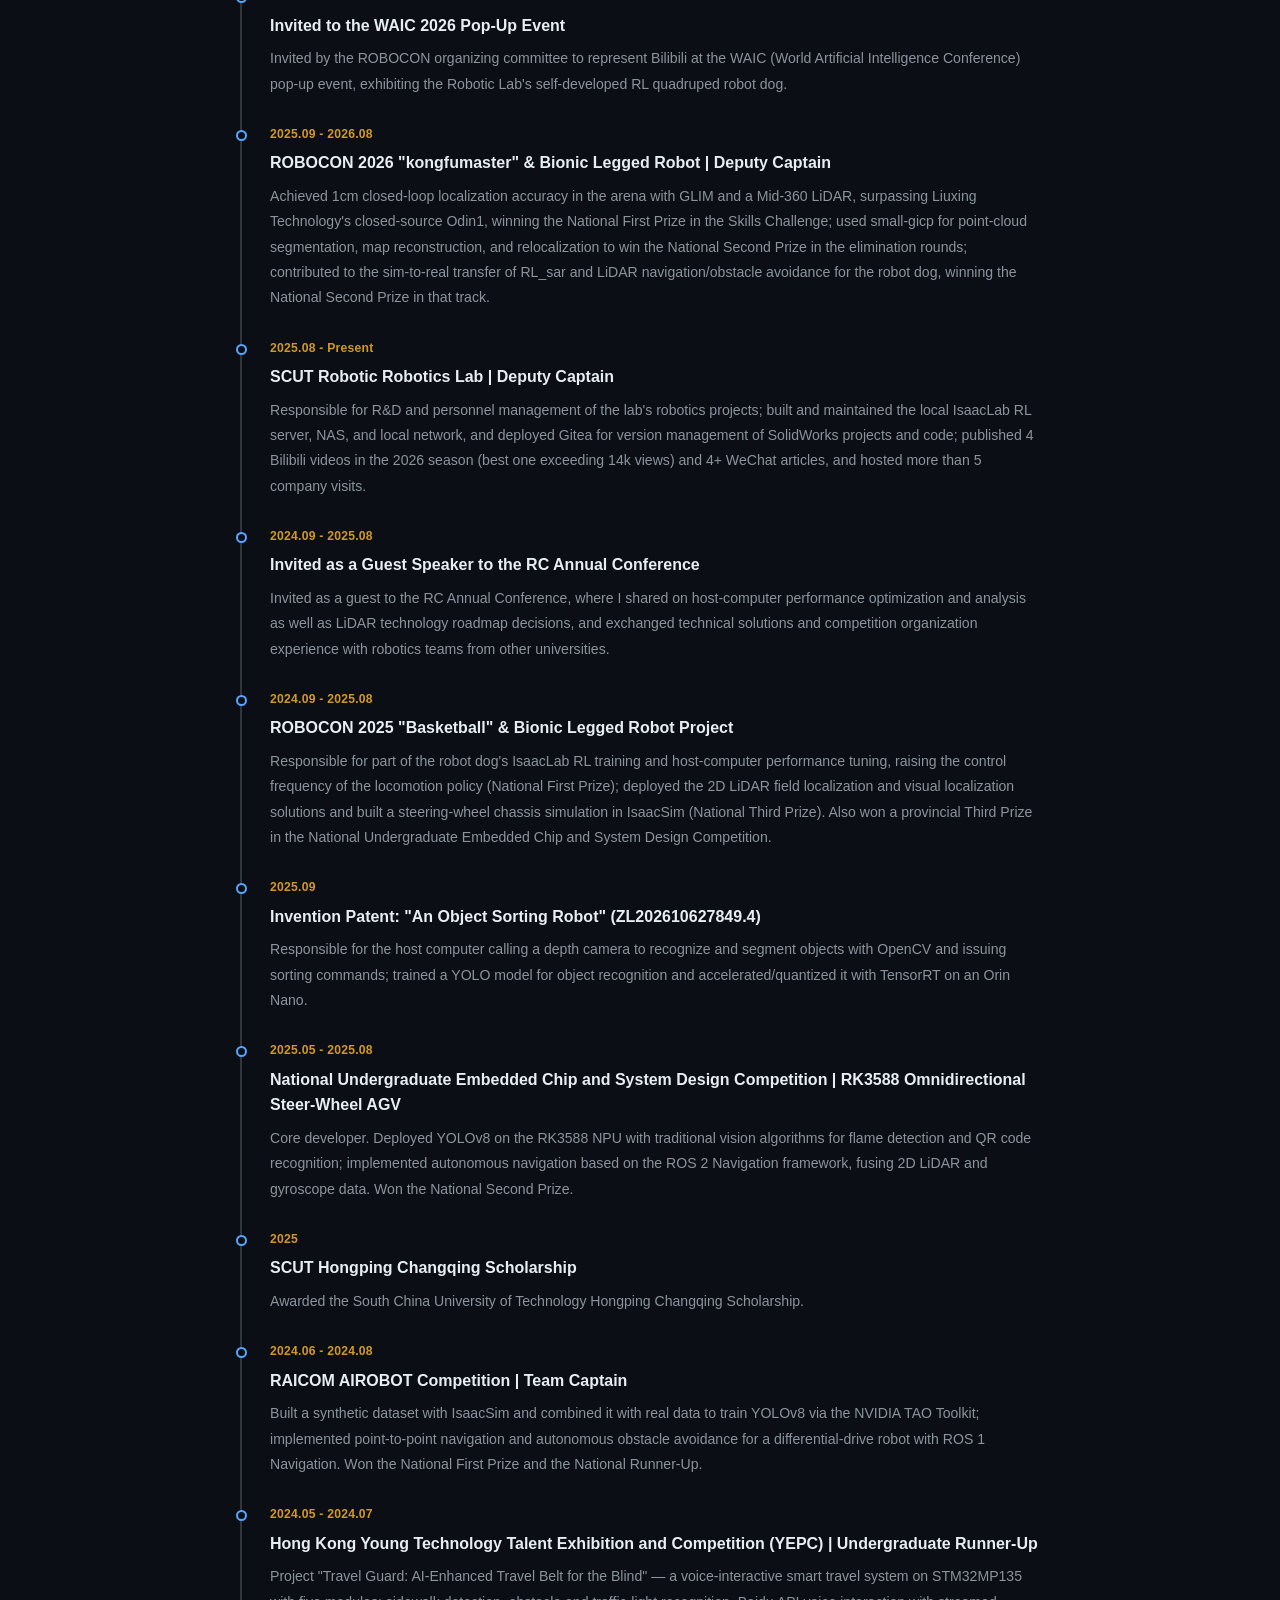
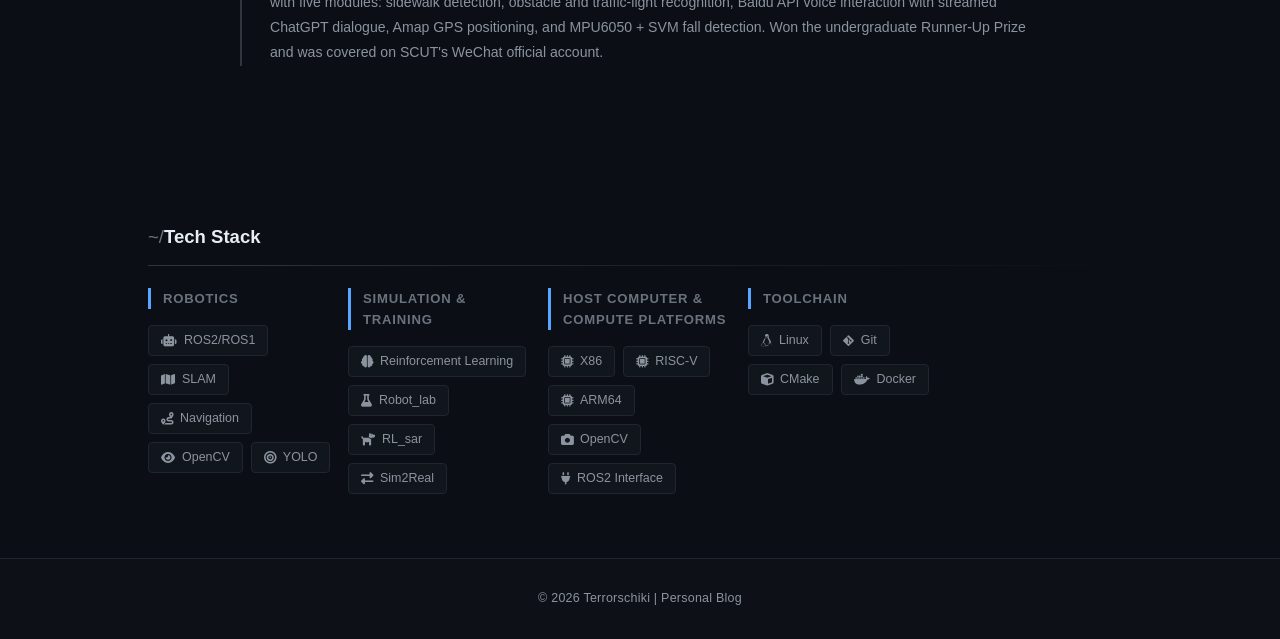
==== commit f8ddfa57: "替换头像为真实照片（黑白人像），并同步 favicon 与文档 新增 assets/images/avatar.jpg（360x360，源文件 Terrorschiki.jpg，文件名含零宽空格）。 " ====
--- a/index.html
+++ b/index.html
@@ -4,7 +4,7 @@
   <meta charset="UTF-8">
   <meta name="viewport" content="width=device-width, initial-scale=1.0">
   <meta name="description" content="Terrorschiki 的个人博客：项目、文章与经历。">
-  <link rel="icon" href="assets/images/avatar.svg" type="image/svg+xml">
+  <link rel="icon" href="assets/images/avatar.jpg" type="image/jpeg">
   <title>Terrorschiki 的个人博客</title>
 
   <script>
@@ -47,7 +47,7 @@
     <div class="bg-decoration"></div>
     <div class="container flex-center column">
       <div class="avatar-container">
-        <img src="assets/images/avatar.svg" alt="Avatar" class="avatar" data-i18n="intro.avatarAlt">
+        <img src="assets/images/avatar.jpg" alt="Avatar" class="avatar" data-i18n="intro.avatarAlt">
         <div class="avatar-glow"></div>
       </div>
       <h1 class="gradient-text" data-i18n="intro.title">Hi, I'm Terrorschiki</h1>
--- a/assets/css/style.css
+++ b/assets/css/style.css
@@ -377,6 +377,25 @@
   font-size: 0.82rem;
 }
 
+/* 图片图标（如小红书：Font Awesome 免费版没有这个品牌图标）。
+   尺寸与上面的字体图标对齐；SVG 内部使用 currentColor，
+   因此在亮色 / 暗色主题下都会自动跟随文字颜色，无需额外处理。 */
+.intro-contact-link .icon-img {
+  width: 0.95em;
+  height: 0.95em;
+  flex: 0 0 auto;
+  display: block;
+}
+
+/* 悬停时与字体图标保持同样的位移效果 */
+.intro-contact-link .icon-img {
+  transition: transform var(--duration-fast) var(--ease-standard);
+}
+
+.intro-contact-link:hover .icon-img {
+  transform: translateX(3px) scale(1.08);
+}
+
 .intro-contact-link:hover {
   background: var(--bg-active);
   color: var(--primary);
@@ -705,8 +724,8 @@
   }
 
   .project-thumbnail-wrapper {
-    height: 190px;
-    min-height: 190px;
+    height: 220px;
+    min-height: 220px;
     border-right: 0;
     border-bottom: 1px solid var(--border-light);
   }
@@ -1009,6 +1028,22 @@
 
 .video-platform i {
   font-size: 0.62rem;
+}
+
+/* 分类角标：设备评测 / 算法演示 —— 与平台角标同排，弱化底色以作区分 */
+.video-category {
+  display: inline-flex;
+  align-items: center;
+  flex: 0 0 auto;
+  gap: 6px;
+  padding: 3px 10px;
+  font-size: 0.75rem;
+  font-weight: 500;
+  color: var(--text-muted);
+  background: transparent;
+  border: 1px dashed var(--border-strong);
+  border-radius: var(--radius-full);
+  white-space: nowrap;
 }
 
 /* 视频卡片左侧加一条主色竖条，与文章卡片区分开 */
@@ -1233,137 +1268,114 @@
 
 
 /* ===========================================================================
-   15. 站点主题定稿（方案 C：霓虹潮玩 / Neo-brutalism）
+   15. 站点主题定稿（方案 A：终端编辑器 / Terminal）
    ---------------------------------------------------------------------------
-   以下规则来自改版方案 preview/vC.css，已改写为整站默认样式。
+   以下规则来自改版方案 preview/vA.css，已改写为整站默认样式。
    本方案提供「亮 / 暗」两套完整令牌：
      html:not([data-theme="dark"])  → 亮色
      html[data-theme="dark"]        → 暗色
-   默认观感偏向 light 主题；index.html 与 main 分支保持逐字一致。
+   默认观感偏向 dark 主题；index.html 与 main 分支保持逐字一致。
    =========================================================================== */
 
-/* ---------- 1. 设计令牌（亮色：海报奶油底） ---------- */
+/* ---------- 1. 设计令牌（亮色：浅色代码编辑器） ---------- */
 html:not([data-theme="dark"]) {
-  --ink: #141414; /* 粗描边与硬阴影统一的墨色 */
-
-  --font-display: "Archivo Black", Impact, "Arial Black", "PingFang SC", "Microsoft YaHei",
-    sans-serif;
-
-  --bg-body: #fdf6e8;
+  --font-main: "JetBrains Mono", "Cascadia Code", "Fira Code", "SF Mono", Consolas,
+    "PingFang SC", "Microsoft YaHei", monospace;
+  --font-display: var(--font-main);
+
+  --bg-body: #f6f8fa;
   --bg-editor: #ffffff;
   --bg-card: #ffffff;
-  --bg-panel: #fff3d6;
-  --bg-sidebar: #fff3d6;
-  --bg-toolbar: #fff3d6;
-  --bg-glass: rgba(253, 246, 232, 0.95);
-  --bg-hover: #ffe9b8;
-  --bg-active: #ffd9e6;
-
-  --text-main: #141414;
-  --text-muted: #4a4a4a;
-  --text-subtle: #6b6b6b;
+  --bg-panel: #f6f8fa;
+  --bg-sidebar: #f6f8fa;
+  --bg-toolbar: #f6f8fa;
+  --bg-glass: rgba(246, 248, 250, 0.85);
+  --bg-hover: #eaeef2;
+  --bg-active: #ddf4ff;
+
+  --text-main: #1f2328;
+  --text-muted: #59636e;
+  --text-subtle: #818b98;
   --text-invert: #ffffff;
 
-  --primary: #e0114b;
-  --primary-hover: #b80d3c;
-  --primary-glow: rgba(224, 17, 75, 0.3);
-  --selection: #ffe066;
-  --terminal-user: #0f8a5f;
-  --terminal-path: #b80d3c;
-
-  --border-light: #141414;
-  --border-strong: #141414;
+  --primary: #0969da;
+  --primary-hover: #0550ae;
+  --primary-glow: rgba(9, 105, 218, 0.18);
+  --selection: #b6e3ff;
+  --terminal-user: #1a7f37;
+  --terminal-path: #953800;
+
+  --border-light: #d1d9e0;
+  --border-strong: #b7c0c9;
   --radius-md: 4px;
-  --radius-full: 999px;
-
-  /* 硬阴影：不模糊，直接打在右下角 */
-  --shadow-sm: 3px 3px 0 var(--ink);
-  --shadow-card: 6px 6px 0 var(--ink);
-  --shadow-hover: 10px 10px 0 var(--ink);
-
-  --gradient-title: none;
-}
-
-/* ---------- 1b. 设计令牌（暗色：夜店霓虹）----------
-   粗野主义在暗色下的关键：描边与硬阴影改用浅色，否则黑描边会糊进背景。 */
+  --radius-full: 4px;
+
+  --shadow-sm: 0 1px 2px rgba(31, 35, 40, 0.08);
+  --shadow-card: 0 3px 10px rgba(31, 35, 40, 0.1);
+  --shadow-hover: 0 8px 24px rgba(31, 35, 40, 0.15);
+  --shadow-hard: 0 10px 26px rgba(31, 35, 40, 0.16);
+
+  --gradient-title: linear-gradient(135deg, #1f2328 0%, #0969da 100%);
+}
+
+/* ---------- 1b. 设计令牌（暗色：深夜代码编辑器） ---------- */
 html[data-theme="dark"] {
-  --ink: #ebe6df;
-
-  --bg-body: #131313;
-  --bg-editor: #131313;
-  --bg-card: #1e1e1e;
-  --bg-panel: #1a1a1a;
-  --bg-sidebar: #191919;
-  --bg-toolbar: #191919;
-  --bg-glass: rgba(19, 19, 19, 0.95);
-  --bg-hover: #2a2a2a;
-  --bg-active: #3a2233;
-
-  --text-main: #f0f0f5;
-  --text-muted: #a0a0b0;
-  --text-subtle: #707080;
-  --text-invert: #131313;
-
-  --primary: #ff4d7e;
-  --primary-hover: #ff7a9c;
-  --primary-glow: rgba(255, 77, 126, 0.32);
-  --selection: #ffd93d;
-  --terminal-user: #35d99a;
-  --terminal-path: #ff7a9c;
-
-  --border-light: #ebe6df;
-  --border-strong: #ebe6df;
-
-  --shadow-sm: 3px 3px 0 var(--ink);
-  --shadow-card: 6px 6px 0 var(--ink);
-  --shadow-hover: 10px 10px 0 var(--ink);
-
-  --gradient-title: none;
-}
-
-/* ---------- 2. 全局：粗描边 + 硬阴影 ---------- */
+  --bg-body: #0b0e14;
+  --bg-editor: #0b0e14;
+  --bg-card: #11151c;
+  --bg-panel: #0f1319;
+  --bg-sidebar: #0d1117;
+  --bg-toolbar: #0d1117;
+  --bg-glass: rgba(11, 14, 20, 0.85);
+  --bg-hover: #1b2230;
+  --bg-active: #16324f;
+
+  --text-main: #e6edf3;
+  --text-muted: #8b949e;
+  --text-subtle: #6a737d;
+  --text-invert: #0b0e14;
+
+  --primary: #58a6ff;
+  --primary-hover: #79b8ff;
+  --primary-glow: rgba(88, 166, 255, 0.24);
+  --selection: #264f78;
+  --terminal-user: #3fb950;
+  --terminal-path: #d29922;
+
+  --border-light: #1f2630;
+  --border-strong: #30363d;
+
+  --shadow-sm: 0 1px 2px rgba(0, 0, 0, 0.5);
+  --shadow-card: 0 6px 16px rgba(0, 0, 0, 0.5);
+  --shadow-hover: 0 12px 28px rgba(0, 0, 0, 0.6);
+  --shadow-hard: 0 10px 26px rgba(0, 0, 0, 0.55);
+
+  --gradient-title: linear-gradient(135deg, #e6edf3 0%, #58a6ff 100%);
+}
+
+/* 页面底色跟随令牌（亮/暗两套均可） */
+html {
+  background: var(--bg-body);
+}
+
+/* ---------- 2. 导航：编辑器标题栏 ---------- */
 html nav {
-  border-bottom: 3px solid var(--ink);
-  background: var(--bg-body);
-  backdrop-filter: none;
-  -webkit-backdrop-filter: none;
-}
-
+  border-bottom: 1px solid var(--border-light);
+}
+
+/* Logo 胶囊在亮色下用浅灰底，暗色下沿用编辑器深色底 */
 html .logo-terminal {
-  background: var(--selection);
-  border: 3px solid var(--ink);
-  border-radius: 999px;
-  padding: 0 14px;
-  height: 34px;
-  color: var(--ink);
-  box-shadow: 3px 3px 0 var(--ink);
-  font-weight: 800;
-}
-
-html .terminal-user {
-  color: var(--ink);
-}
-
-html .terminal-path {
-  color: var(--primary);
-}
-
-html .terminal-symbol {
-  color: var(--ink);
+  background: var(--bg-panel);
+  border: 1px solid var(--border-strong);
+  border-radius: 4px;
+  font-weight: 600;
 }
 
 html .nav-links a {
-  font-weight: 800;
-  font-size: 0.9rem;
-  letter-spacing: 0.01em;
-  color: var(--ink);
-  text-transform: uppercase;
-}
-
-html .nav-links a::after {
-  height: 4px;
-  background: var(--primary);
-  border-radius: 0;
+  font-size: 0.82rem;
+  letter-spacing: 0.02em;
+  color: var(--text-muted);
+  padding: 4px 2px;
 }
 
 html .nav-links a:hover,
@@ -1371,31 +1383,31 @@
   color: var(--primary);
 }
 
+html .nav-links a::after {
+  height: 2px;
+  border-radius: 0;
+}
+
 html .control-btn {
-  border: 3px solid var(--ink);
-  border-radius: 999px;
-  font-weight: 800;
-  background: var(--bg-card);
-  box-shadow: 3px 3px 0 var(--ink);
-  transition: transform 0.12s ease, box-shadow 0.12s ease;
-}
-
-html .control-btn:hover {
-  transform: translate(-2px, -2px);
-  box-shadow: 5px 5px 0 var(--ink);
-}
-
-/* ---------- 3. 首屏：波点背景 + 圆形头像徽章 ---------- */
+  border-radius: 4px;
+  font-family: var(--font-main);
+  font-size: 0.75rem;
+}
+
+/* ---------- 3. 首屏：编辑器窗口感 ---------- */
 html .intro .bg-decoration {
   display: block;
   position: absolute;
   inset: 0;
   pointer-events: none;
-  background-image: radial-gradient(var(--ink) 1.6px, transparent 1.7px);
-  background-size: 24px 24px;
-  opacity: 0.09;
-}
-
+  background-image: linear-gradient(color-mix(in srgb, var(--primary) 5%, transparent) 1px, transparent 1px),
+    linear-gradient(90deg, color-mix(in srgb, var(--primary) 5%, transparent) 1px, transparent 1px);
+  background-size: 44px 44px;
+  -webkit-mask-image: radial-gradient(ellipse 80% 70% at 50% 0%, #000 10%, transparent 75%);
+  mask-image: radial-gradient(ellipse 80% 70% at 50% 0%, #000 10%, transparent 75%);
+}
+
+/* 关掉基础样式里的光斑与旋转光环，改为代码感装饰 */
 html .intro .bg-decoration::before,
 html .intro .bg-decoration::after {
   content: none;
@@ -1407,104 +1419,77 @@
   animation: none;
 }
 
+html .avatar {
+  border-radius: 6px;
+  border: 1px solid var(--border-strong);
+  box-shadow: 0 0 0 6px color-mix(in srgb, var(--primary) 8%, transparent);
+}
+
 html .avatar-glow {
   display: none;
 }
 
-html .avatar {
-  border: 5px solid var(--ink);
-  box-shadow: 8px 8px 0 var(--primary);
-  transition: transform 0.18s ease, box-shadow 0.18s ease;
-}
-
-html .avatar-container:hover .avatar {
-  transform: translate(-3px, -3px) rotate(-2deg);
-  box-shadow: 12px 12px 0 var(--primary);
-}
-
 html .gradient-text {
-  font-family: var(--font-display);
-  font-size: 3.1rem;
-  font-weight: 900;
-  letter-spacing: -0.02em;
-  line-height: 1.05;
-  text-transform: uppercase;
-  color: var(--ink);
-  /* 不用描边偏移：粗体大字加偏移阴影会压住字形。
-     醒目感交给标题上方的粉色胶囊与粗黑分隔线。 */
-  text-shadow: none;
+  font-family: var(--font-main);
+  font-weight: 700;
+  font-size: 2.1rem;
+  letter-spacing: -0.01em;
+  background: none;
   -webkit-text-fill-color: currentColor;
+  color: var(--text-main);
+}
+
+/* 标题前加一行等宽注释，强化终端气质 */
+html .gradient-text::before {
+  content: "// ";
+  color: var(--terminal-user);
+  font-weight: 400;
 }
 
 html .subtitle {
-  font-size: 1.02rem;
+  font-size: 0.92rem;
+  line-height: 1.85;
+  color: var(--text-muted);
+}
+
+html .intro-contact-link {
+  border-radius: 4px;
+  font-family: var(--font-main);
+  font-size: 0.78rem;
+  border: 1px solid var(--border-strong);
+  background: var(--bg-card);
+}
+
+html .intro-contact-link:hover {
+  border-color: var(--primary);
+  background: var(--bg-active);
+}
+
+/* ---------- 4. 栏目标题：文件路径风格 ---------- */
+html h2 {
+  font-family: var(--font-main);
+  font-size: 1.16rem;
   font-weight: 600;
-  line-height: 1.8;
-  color: var(--text-main);
-  background: var(--bg-card);
-  border: 3px solid var(--ink);
-  border-radius: 14px;
-  padding: 14px 20px;
-  box-shadow: 5px 5px 0 var(--ink);
-  margin-top: 22px;
-}
-
-html .intro-contact-links {
-  gap: 12px;
-}
-
-html .intro-contact-link {
-  border: 3px solid var(--ink);
-  border-radius: 999px;
-  background: var(--bg-card);
-  font-weight: 800;
-  box-shadow: 4px 4px 0 var(--ink);
-  transition: transform 0.12s ease, box-shadow 0.12s ease, background-color 0.12s ease;
-}
-
-html .intro-contact-link:hover {
-  background: var(--selection);
-  transform: translate(-2px, -2px);
-  box-shadow: 6px 6px 0 var(--ink);
-}
-
-html .intro-contact-link i {
-  transform: none;
-}
-
-html .intro-contact-link:hover i {
-  transform: none;
-}
-
-/* ---------- 4. 栏目标题：贴纸标签 ---------- */
-html h2 {
-  font-family: var(--font-display);
-  font-size: 2.1rem;
-  font-weight: 900;
-  letter-spacing: -0.01em;
-  text-transform: uppercase;
-  color: var(--ink);
-  text-shadow: none;
-}
-
-/* 主色高亮块，做成马克笔涂过的效果 */
+  text-align: left;
+  letter-spacing: 0;
+  margin-bottom: 22px;
+}
+
 html h2::before {
+  content: "~/";
+  color: var(--text-subtle);
+  font-weight: 400;
+}
+
+html h2::after {
   content: "";
   display: block;
-  width: 76px;
-  height: 10px;
-  margin: 0 auto 14px;
-  background: var(--primary);
-  border: 3px solid var(--ink);
-  border-radius: 999px;
-}
-
-html h2::after {
-  height: 6px;
   width: 100%;
+  height: 1px;
+  margin: 14px 0 0;
   border-radius: 0;
-  background: var(--ink);
-  margin-top: 16px;
+  background: linear-gradient(90deg, var(--border-strong), transparent);
+  transition: none;
 }
 
 html h2:hover::after {
@@ -1512,161 +1497,142 @@
 }
 
 html .section-hint {
-  font-weight: 700;
-  font-size: 0.95rem;
-  color: var(--text-muted);
-}
-
-/* ---------- 5. 卡片：贴纸面板 ---------- */
+  text-align: left;
+  margin: -14px 0 26px;
+  font-family: var(--font-main);
+  font-size: 0.8rem;
+}
+
+html .section-hint::before {
+  content: "# ";
+  color: var(--terminal-path);
+}
+
+/* ---------- 5. 卡片：编辑器面板 ---------- */
 html .card,
 html .project-card {
   background: var(--bg-card);
-  border: 3px solid var(--ink);
-  border-radius: 16px;
-  box-shadow: 6px 6px 0 var(--ink);
+  border: 1px solid var(--border-light);
+  border-radius: 6px;
 }
 
 html .project-card:hover {
-  transform: translate(-4px, -4px);
-  box-shadow: 10px 10px 0 var(--ink);
-  border-color: var(--ink);
+  border-color: color-mix(in srgb, var(--primary) 45%, transparent);
+  box-shadow: var(--shadow-hard), 0 0 0 1px color-mix(in srgb, var(--primary) 12%, transparent);
+  transform: translateY(-2px);
 }
 
 html .project-info h3 {
-  font-family: var(--font-display);
-  font-size: 1.16rem;
-  font-weight: 900;
-  letter-spacing: -0.01em;
+  font-family: var(--font-main);
+  font-size: 1.02rem;
+  font-weight: 600;
 }
 
 html .project-info p {
-  font-size: 0.95rem;
+  font-size: 0.9rem;
   line-height: 1.8;
-  color: var(--text-main);
-}
-
+}
+
+/* 标签做成代码关键字胶囊 */
 html .project-tag {
-  border: 2px solid var(--ink);
-  border-radius: 999px;
-  background: var(--selection);
-  color: var(--ink);
-  font-weight: 800;
-  font-size: 0.72rem;
-  padding: 3px 11px;
+  border-radius: 3px;
+  font-family: var(--font-main);
+  font-size: 0.7rem;
+  padding: 2px 8px;
+  background: color-mix(in srgb, var(--primary) 10%, transparent);
+  border: 1px solid color-mix(in srgb, var(--primary) 26%, transparent);
+  color: var(--primary);
 }
 
 html .project-tag:hover {
   background: var(--primary);
   color: var(--text-invert);
-  transform: translateY(-2px);
-}
-
-html .project-action {
-  border: 2px solid var(--ink);
-  border-radius: 999px;
+}
+
+/* 空状态提示：做成注释块 */
+html .empty-state {
+  text-align: left;
+  font-family: var(--font-main);
+  font-size: 0.84rem;
+  padding: 18px 18px 18px 20px;
+  background: var(--bg-panel);
+  border: 1px solid var(--border-light);
+  border-left: 3px solid var(--terminal-user);
+  border-radius: 4px;
+  color: var(--text-muted);
+}
+
+html .empty-state::before {
+  content: "// ";
+  color: var(--terminal-user);
+}
+
+/* 视频卡片的左侧主色竖条改为虚线，像未暂存的文件标记 */
+html .video-card {
+  border-left: 3px solid var(--primary);
+}
+
+/* ---------- 6. 时间轴：Git 提交历史 ---------- */
+html .timeline-container::before {
+  background: var(--border-strong);
+  width: 2px;
+}
+
+html .timeline-dot {
+  width: 11px;
+  height: 11px;
+  left: -34px;
+  background: var(--bg-body);
+  border: 2px solid var(--primary);
+}
+
+html .timeline-dot::after {
+  border-color: var(--primary);
+}
+
+html .timeline-date {
+  font-family: var(--font-main);
+  font-size: 0.76rem;
+  font-weight: 600;
+  letter-spacing: 0.02em;
+  color: var(--terminal-path);
+}
+
+html .timeline-content h3 {
+  font-family: var(--font-main);
+  font-size: 1rem;
+}
+
+html .timeline-content p {
+  font-size: 0.88rem;
+  line-height: 1.8;
+}
+
+/* ---------- 7. 技术栈：徽章等宽化 ---------- */
+html .skill-category h3 {
+  font-family: var(--font-main);
+  font-size: 0.82rem;
+  letter-spacing: 0.06em;
+  text-transform: uppercase;
+  color: var(--text-subtle);
+}
+
+html .skill-badge {
+  border-radius: 4px;
+  font-family: var(--font-main);
+  font-size: 0.78rem;
   background: var(--bg-card);
-  font-weight: 800;
-  box-shadow: 2px 2px 0 var(--ink);
-}
-
-html .project-action:hover {
-  background: var(--primary);
-  color: var(--text-invert);
-  transform: translate(-1px, -1px);
-}
-
-html .empty-state {
-  background: var(--bg-card);
-  border: 3px dashed var(--ink);
-  border-radius: 16px;
-  font-weight: 700;
-  font-size: 0.98rem;
-  color: var(--text-main);
-  padding: 40px 22px;
-}
-
-html .video-card {
-  border-left: 3px solid var(--ink);
-}
-
-html .video-platform {
-  border: 2px solid var(--ink);
-  border-radius: 999px;
-  background: var(--primary);
-  color: var(--text-invert);
-  font-weight: 800;
-}
-
-/* ---------- 6. 时间轴：粗节点 ---------- */
-html .timeline-container::before {
-  width: 4px;
-  background: var(--ink);
-}
-
-html .timeline-dot {
-  width: 18px;
-  height: 18px;
-  left: -39px;
-  top: 3px;
-  background: var(--selection);
-  border: 3px solid var(--ink);
-}
-
-html .timeline-dot::after {
-  border: 3px solid var(--primary);
-  inset: -6px;
-}
-
-html .timeline-date {
-  display: inline-block;
-  font-weight: 900;
-  font-size: 0.78rem;
-  letter-spacing: 0.04em;
-  color: var(--text-invert);
-  background: var(--ink);
-  border-radius: 999px;
-  padding: 3px 12px;
-  margin-bottom: 10px;
-}
-
-html .timeline-content h3 {
-  font-family: var(--font-display);
-  font-size: 1.2rem;
-  font-weight: 900;
-}
-
-html .timeline-content p {
-  font-size: 0.94rem;
-  line-height: 1.8;
-}
-
-/* ---------- 7. 技术栈：徽章贴纸 ---------- */
-html .skill-category h3 {
-  font-family: var(--font-display);
-  font-size: 0.92rem;
-  font-weight: 900;
-  text-transform: uppercase;
-  color: var(--ink);
-}
-
-html .skill-badge {
-  border: 2px solid var(--ink);
-  border-radius: 999px;
-  background: var(--bg-card);
-  font-weight: 700;
-  box-shadow: 2px 2px 0 var(--ink);
+  border: 1px solid var(--border-light);
 }
 
 html .skill-badge:hover {
-  background: var(--selection);
-  transform: translate(-1px, -1px);
-  box-shadow: 4px 4px 0 var(--ink);
+  border-color: var(--primary);
+  color: var(--primary);
 }
 
 /* ---------- 8. 页脚 ---------- */
 html footer {
-  border-top: 3px solid var(--ink);
-  background: var(--selection);
-  font-weight: 800;
-  color: var(--ink);
-}
+  font-family: var(--font-main);
+  font-size: 0.78rem;
+  letter-spacing: 0.02em;
+}
